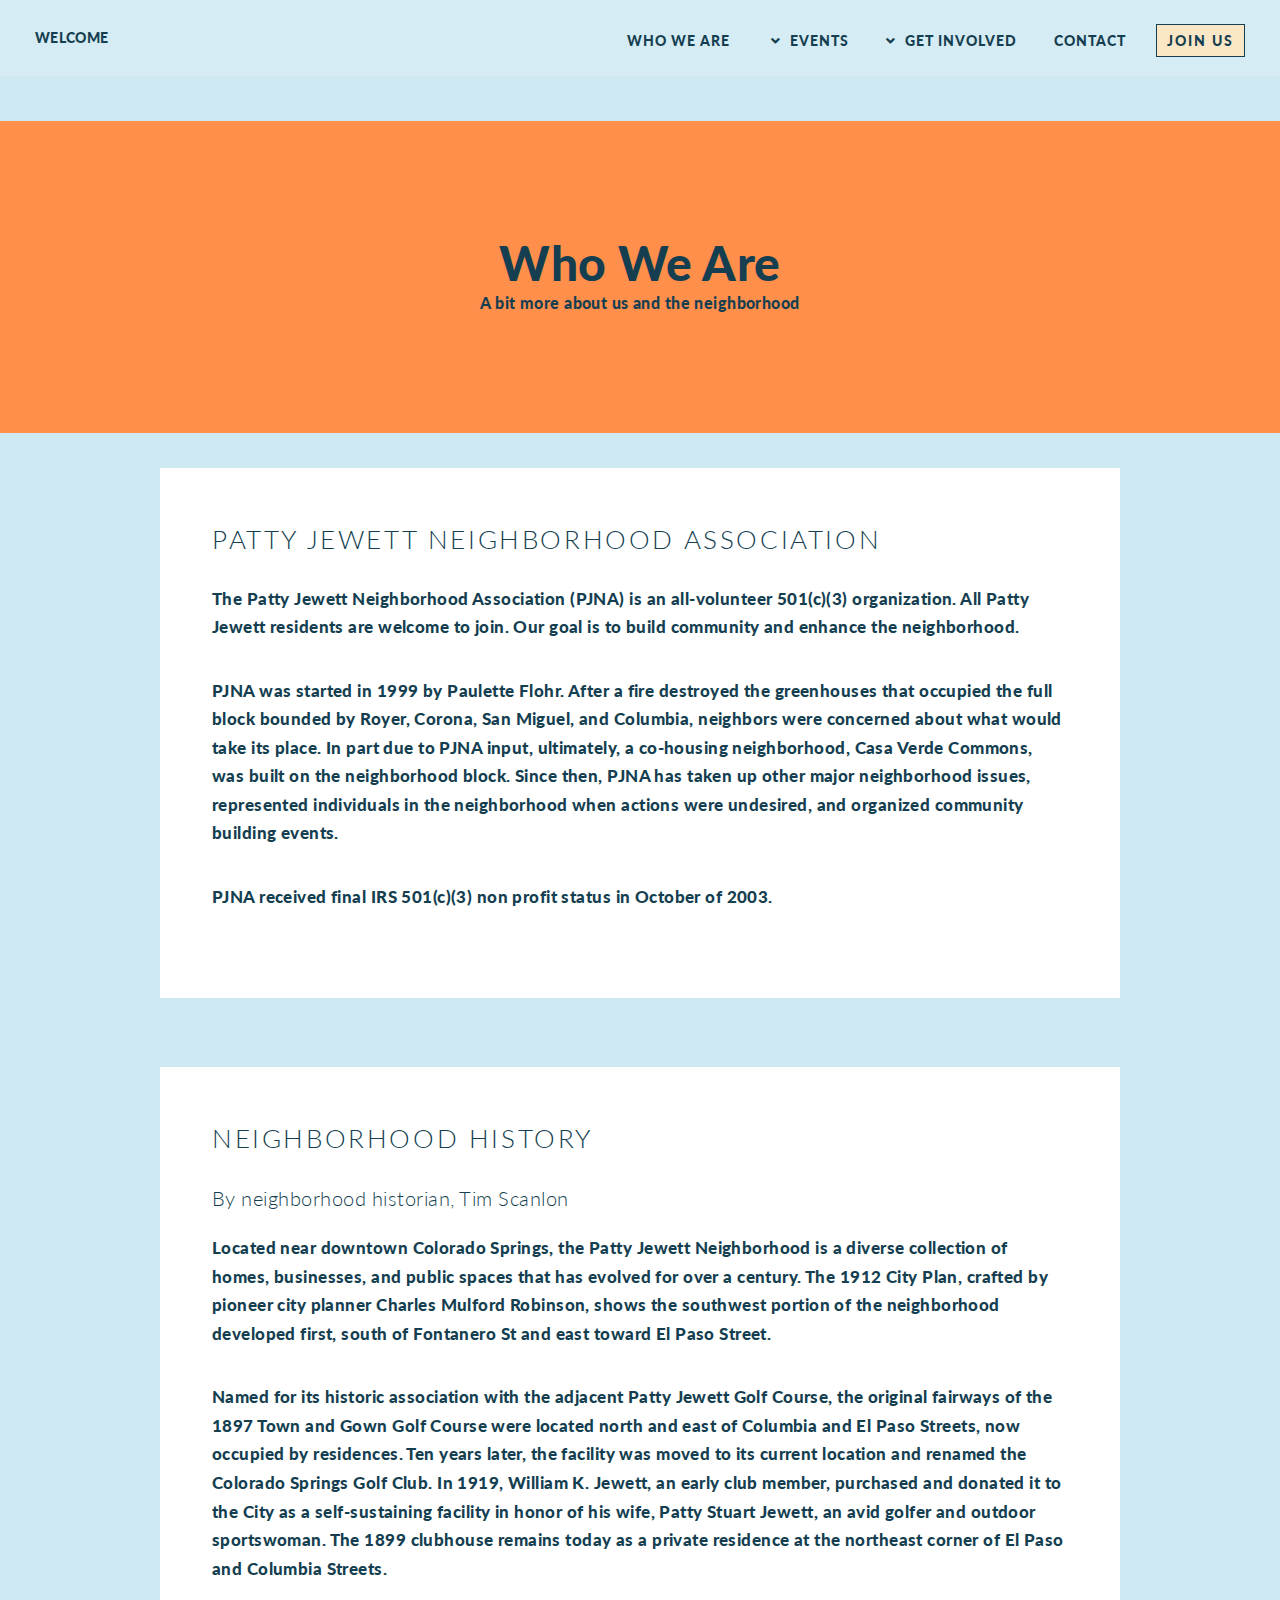
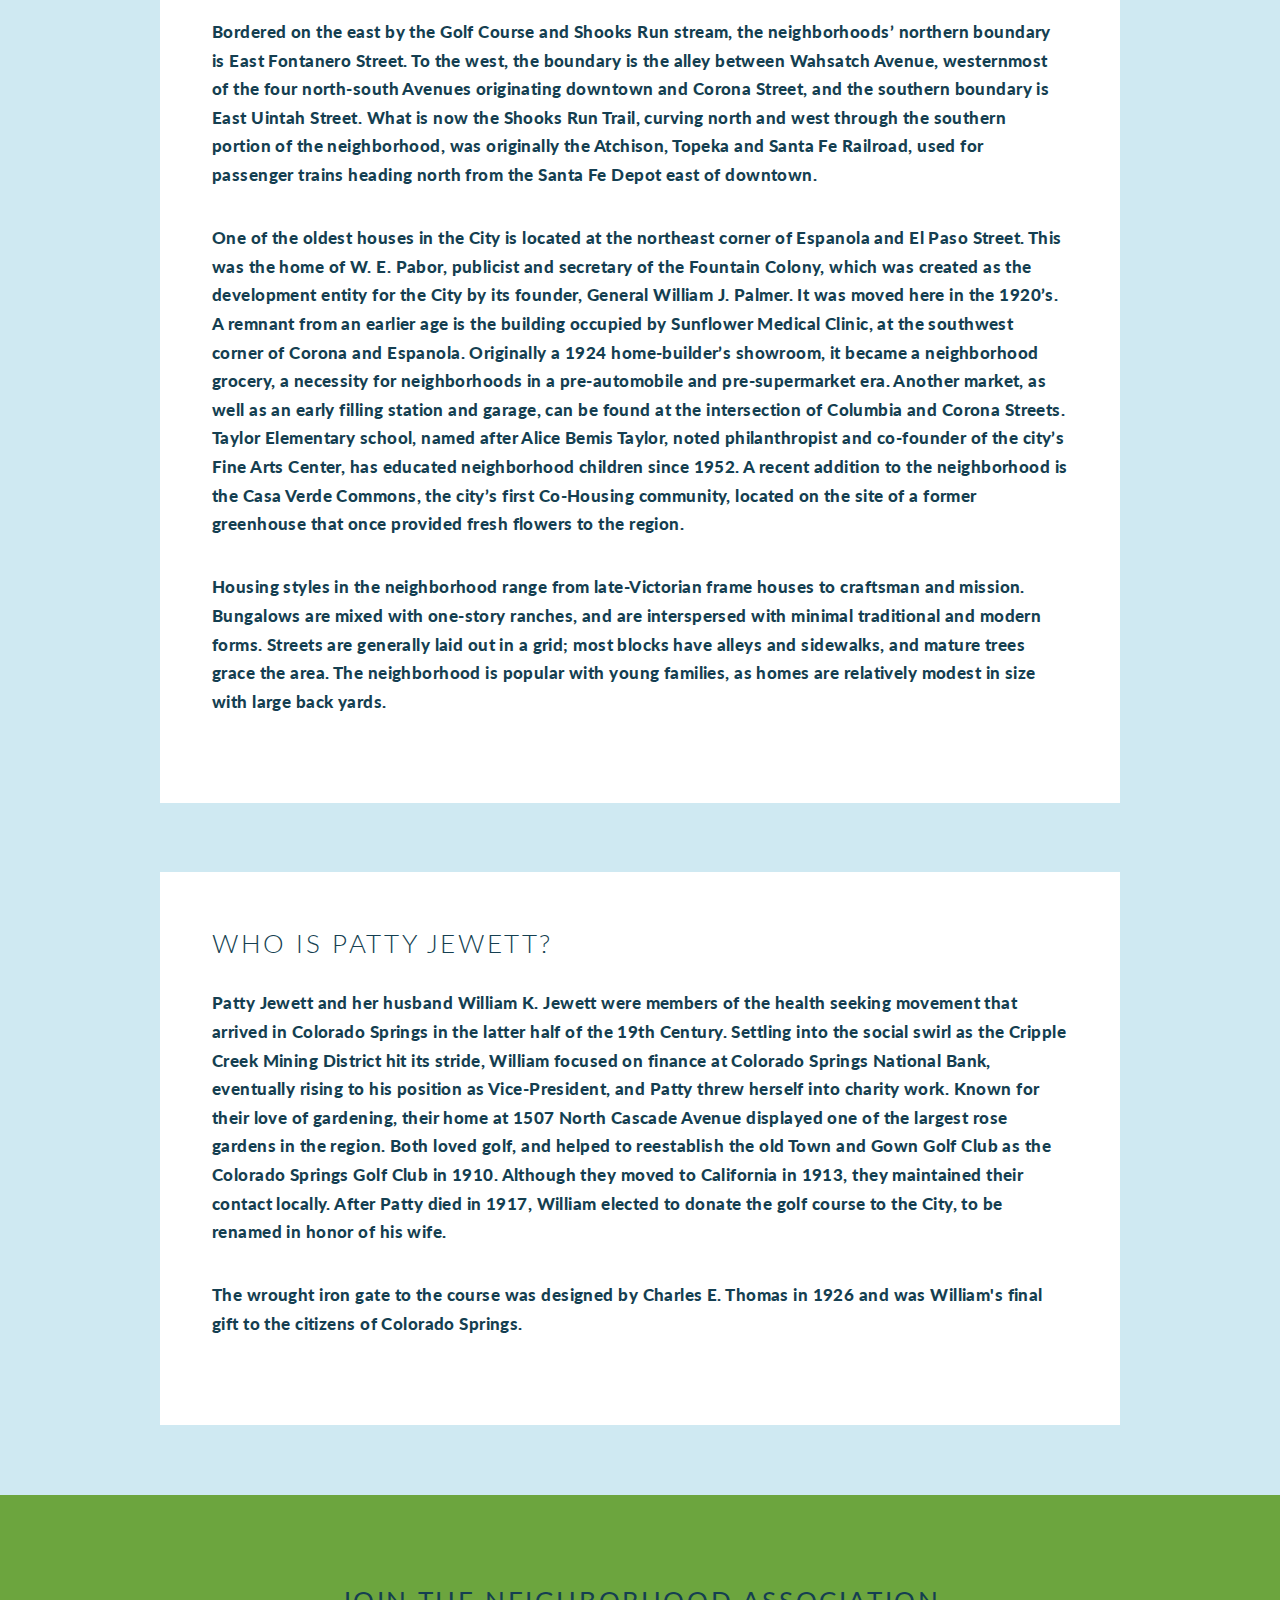
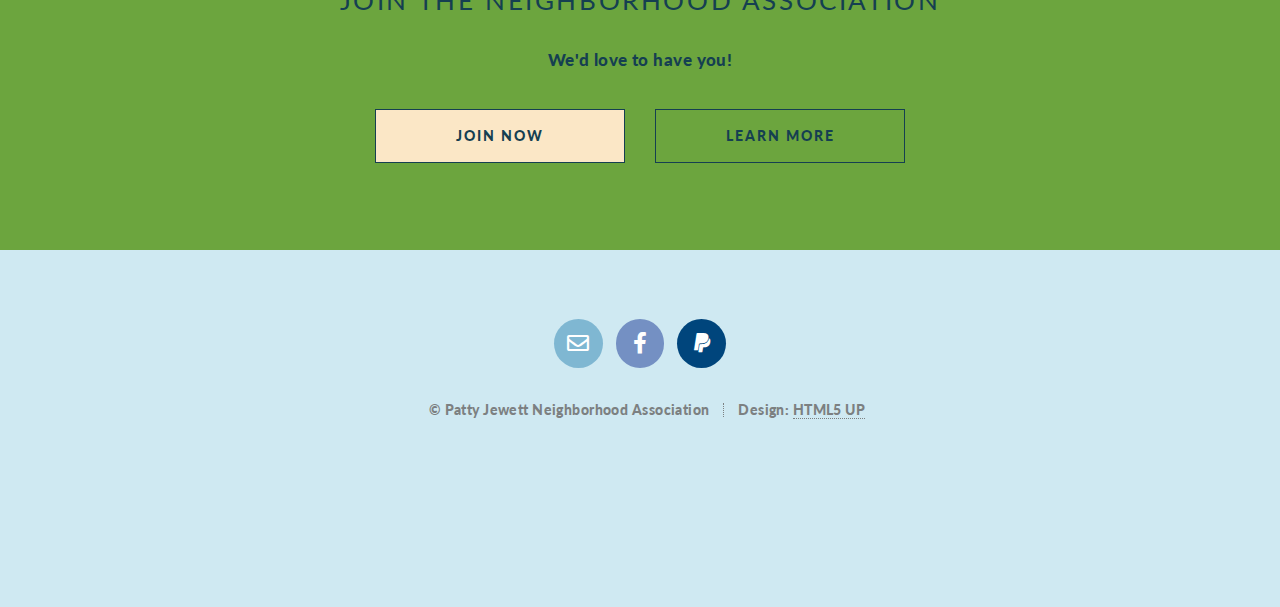
==== about.html @ 2b2f673a "Add files via upload" ====
<!DOCTYPE HTML>
<!--
	Twenty by HTML5 UP
	html5up.net | @ajlkn
	Free for personal and commercial use under the CCA 3.0 license (html5up.net/license)
-->
<html>
	<head>
		<title>Contact - PJNA</title>
		<meta charset="utf-8" />
		<meta name="viewport" content="width=device-width, initial-scale=1, user-scalable=no" />
		<link rel="stylesheet" href="assets/css/main.css" />
		<noscript><link rel="stylesheet" href="assets/css/noscript.css" /></noscript>
	</head>
	<body class="contact is-preload">
		<div id="page-wrapper">

			<!-- Header -->
				<header id="header" class="alt">
					<h1 id="logo"><a href="index.html">Welcome <span></span></a></h1>
					<nav id="nav">
						<ul>
							<li class="current"><a href="about.html">Who We Are</a></li>
							<li class="submenu">
								<a href="events.html">Events</a>
								<ul>
									<li><a href="porchfest.html">Porchfest</a></li>
									<li><a href="boardmeetings.html">Board Meetings</a></li>
									<li><a href="events.html">All Events</a></li>

										</ul>									
							<li class="submenu">
								<a href="involved.html">Get Involved</a>
								<ul>
									<li><a href="membership.html">Membership</a></li>
									<li><a href="volunteer.html">Volunteer Opportunities</a></li>
									<li><a href="foodproject.html">Food Project</a></li>
									<li><a href="patties.html">Peppermint Patties</a></li>
									<li><a href="initiatives.html">Initiatives</a></li>
										</ul>
	
							<li class="current"><a href="contact.html">Contact</a></li>
							</li>
							<li><a href="membership.html" class="button primary">Join us</a></li>
						</ul>
					</nav>
				</header>

			<!-- Main -->
				<article id="main">
			<!-- CGA -->
				<section id="cga">

<center> 
<font size=10 font color=#153f51>
<br>Who We Are<br/>
</font>	
<center> 
<font size=3 font color=#153f51>
A bit more about us and the neighborhood
<br><br/>

</font>	
</section>

					<header class="container">
<p>
					</header>


					<!-- One -->
						<section class="wrapper style4 container">

							<!-- Content -->
								<div class="content">
									<section>
										<header>
											<h2>Patty Jewett Neighborhood Association</h2>
										</header>
										<p>The Patty Jewett Neighborhood Association (PJNA) is an all-volunteer 501(c)(3) organization. All Patty Jewett residents are welcome to join. Our goal is to build community and enhance the neighborhood.

<p>PJNA was started in 1999 by Paulette Flohr. After a fire destroyed the greenhouses that occupied the full block bounded by Royer, Corona, San Miguel, and Columbia, neighbors were concerned about what would take its place. In part due to PJNA input, ultimately, a co-housing neighborhood, Casa Verde Commons, was built on the neighborhood block. Since then, PJNA has taken up other major neighborhood issues, represented individuals in the neighborhood when actions were undesired, and organized community building events. 

<p>PJNA received final IRS 501(c)(3) non profit status in October of 2003.
</p>
									</section>
								</div>

						</section>


				</section>

					<!-- Two -->
						<section class="wrapper style4 container">

							<!-- Content -->
								<div class="content">
									<section>
										<header>
											<h2>Neighborhood History</h2>
											<h3>By neighborhood historian, Tim Scanlon</h3>
										</header>
										<p>

Located near downtown Colorado Springs, the Patty Jewett Neighborhood is a diverse collection of homes, businesses, and public spaces that has evolved for over a century. The 1912 City Plan, crafted by pioneer city planner Charles Mulford Robinson, shows the southwest portion of the neighborhood developed first, south of Fontanero St and east toward El Paso Street.

<p>Named for its historic association with the adjacent Patty Jewett Golf Course, the original fairways of the 1897 Town and Gown Golf Course were located north and east of Columbia and El Paso Streets, now occupied by residences. Ten years later, the facility was moved to its current location and renamed the Colorado Springs Golf Club. In 1919, William K. Jewett, an early club member, purchased and donated it to the City as a self-sustaining facility in honor of his wife, Patty Stuart Jewett, an avid golfer and outdoor sportswoman. The 1899 clubhouse remains today as a private residence at the northeast corner of El Paso and Columbia Streets.

<p>Bordered on the east by the Golf Course and Shooks Run stream, the neighborhoods’ northern boundary is East Fontanero Street. To the west, the boundary is the alley between Wahsatch Avenue, westernmost of the four north-south Avenues originating downtown and Corona Street, and the southern boundary is East Uintah Street. What is now the Shooks Run Trail, curving north and west through the southern portion of the neighborhood, was originally the Atchison, Topeka and Santa Fe Railroad, used for passenger trains heading north from the Santa Fe Depot east of downtown.

<p>One of the oldest houses in the City is located at the northeast corner of Espanola and El Paso Street. This was the home of W. E. Pabor, publicist and secretary of the Fountain Colony, which was created as the development entity for the City by its founder, General William J. Palmer. It was moved here in the 1920’s. A remnant from an earlier age is the building occupied by Sunflower Medical Clinic, at the southwest corner of Corona and Espanola. Originally a 1924 home-builder’s showroom, it became a neighborhood grocery, a necessity for neighborhoods in a pre-automobile and pre-supermarket era. Another market, as well as an early filling station and garage, can be found at the intersection of Columbia and Corona Streets. Taylor Elementary school, named after Alice Bemis Taylor, noted philanthropist and co-founder of the city’s Fine Arts Center, has educated neighborhood children since 1952. A recent addition to the neighborhood is the Casa Verde Commons, the city’s first Co-Housing community, located on the site of a former greenhouse that once provided fresh flowers to the region.

<p>Housing styles in the neighborhood range from late-Victorian frame houses to craftsman and mission. Bungalows are mixed with one-story ranches, and are interspersed with minimal traditional and modern forms. Streets are generally laid out in a grid; most blocks have alleys and sidewalks, and mature trees grace the area. The neighborhood is popular with young families, as homes are relatively modest in size with large back yards.


</p>
									</section>
								</div>

						</section>


				</section>

					<!-- Three -->
						<section class="wrapper style4 container">

							<!-- Content -->
								<div class="content">
									<section>
										<header>
											<h2>Who is Patty Jewett?</h2>
										</header>
										<p>

Patty Jewett and her husband William K. Jewett were members of the health seeking movement that arrived in Colorado Springs in the latter half of the 19th Century. Settling into the social swirl as the Cripple Creek Mining District hit its stride, William focused on finance at Colorado Springs National Bank, eventually rising to his position as Vice-President, and Patty threw herself into charity work. Known for their love of gardening, their home at 1507 North Cascade Avenue displayed one of the largest rose gardens in the region. Both loved golf, and helped to reestablish the old Town and Gown Golf Club as the Colorado Springs Golf Club in 1910. Although they moved to California in 1913, they maintained their contact locally. After Patty died in 1917, William elected to donate the golf course to the City, to be renamed in honor of his wife.
<p>The wrought iron gate to the course was designed by Charles E. Thomas in 1926 and was William's final gift to the citizens of Colorado Springs.


</p>
									</section>
								</div>

						</section>


				</section>


			<!-- CGA -->
				<section id="cga">

					<header><font color=#153f51>
						<h2><strong>Join the Neighborhood Association</strong> </h2>
						<p>We'd love to have you!</p>
					</header>
					<footer>
						<ul class="buttons">
							<li><a href="membership.html" class="button primary">Join now</a></li>
							<li><a href="about.html" class="button">Learn more</a></li>
						</ul>
					</footer>

				</section>


			<!-- Footer -->
				<footer id="footer">

					<ul class="icons">
						<li><a href="mailto: pjnacos@gmail.com" class="icon circle fa-envelope"><span class="label">Twitter</span></a></li>
						<li><a href="https://www.facebook.com/pjnacos/" class="icon brands circle fa-facebook-f"><span class="label">Facebook</span></a></li>

						<li><a href="https://www.paypal.com/donate/?hosted_button_id=A8MUD8P57HJJC" class="icon brands circle fa-paypal"><span class="label">Facebook</span></a></li>
					</ul>

					<ul class="copyright">
						<li>&copy; Patty Jewett Neighborhood Association</li><li>Design: <a href="http://html5up.net">HTML5 UP</a></li>
					</ul>

				</footer>

		</div>

		<!-- Scripts -->
			<script src="assets/js/jquery.min.js"></script>
			<script src="assets/js/jquery.dropotron.min.js"></script>
			<script src="assets/js/jquery.scrolly.min.js"></script>
			<script src="assets/js/jquery.scrollex.min.js"></script>
			<script src="assets/js/browser.min.js"></script>
			<script src="assets/js/breakpoints.min.js"></script>
			<script src="assets/js/util.js"></script>
			<script src="assets/js/main.js"></script>

	</body>
</html>
---- assets/css/main.css ----
@import url("fontawesome-all.min.css");
@import url("https://fonts.googleapis.com/css?family=Lato:300,400,900");

/*
	Twenty by HTML5 UP
	html5up.net | @ajlkn
	Free for personal and commercial use under the CCA 3.0 license (html5up.net/license)
*/

html, body, div, span, applet, object,
iframe, h1, h2, h3, h4, h5, h6, p, blockquote,
pre, a, abbr, acronym, address, big, cite,
code, del, dfn, em, img, ins, kbd, q, s, samp,
small, strike, strong, sub, sup, tt, var, b,
u, i, center, dl, dt, dd, ol, ul, li, fieldset,
form, label, legend, table, caption, tbody,
tfoot, thead, tr, th, td, article, aside,
canvas, details, embed, figure, figcaption,
footer, header, hgroup, menu, nav, output, ruby,
section, summary, time, mark, audio, video {
	margin: 0;
	padding: 0;
	border: 0;
	font-size: 100%;
	font: inherit;
	vertical-align: baseline;}

article, aside, details, figcaption, figure,
footer, header, hgroup, menu, nav, section {
	display: block;}

body {
	line-height: 1;
}

ol, ul {
	list-style: none;
}

blockquote, q {
	quotes: none;
}

	blockquote:before, blockquote:after, q:before, q:after {
		content: '';
		content: none;
	}

table {
	border-collapse: collapse;
	border-spacing: 0;
}

body {
	-webkit-text-size-adjust: none;
}

mark {
	background-color: transparent;
	color: inherit;
}

input::-moz-focus-inner {
	border: 0;
	padding: 0;
}

input, select, textarea {
	-moz-appearance: none;
	-webkit-appearance: none;
	-ms-appearance: none;
	appearance: none;
}

/* Basic */

	html {
		box-sizing: border-box;
	}

	*, *:before, *:after {
		box-sizing: inherit;
	}

	body {
		background: #CFE9F2;
	}

		body.is-preload *, body.is-preload *:before, body.is-preload *:after {
			-moz-animation: none !important;
			-webkit-animation: none !important;
			-ms-animation: none !important;
			animation: none !important;
			-moz-transition: none !important;
			-webkit-transition: none !important;
			-ms-transition: none !important;
			transition: none !important;
		}

	body, input, select, textarea {
		color: #153F51;
		font-family: 'Lato', sans-serif;
		font-size: 15pt;
		font-weight: 900;
		letter-spacing: 0.025em;
		line-height: 1.75em;
	}

	a {
		-moz-transition: color 0.2s ease-in-out, border-color 0.2s ease-in-out, background-color 0.2s ease-in-out;
		-webkit-transition: color 0.2s ease-in-out, border-color 0.2s ease-in-out, background-color 0.2s ease-in-out;
		-ms-transition: color 0.2s ease-in-out, border-color 0.2s ease-in-out, background-color 0.2s ease-in-out;
		transition: color 0.2s ease-in-out, border-color 0.2s ease-in-out, background-color 0.2s ease-in-out;
		color: #cf620e;
		text-decoration: none;
		border-bottom: dotted 1px;
	}

		a:hover {
			border-bottom-color: transparent;
		}

	strong, b {
		font-weight: 400;
	}

	p, ul, ol, dl, table, blockquote {
		margin: 0 0 2em 0;
	}

	h1, h2, h4, h5, h6 {
		color: inherit;
		font-weight: 300;
		line-height: 1.75em;
		margin-bottom: 1em;
		text-transform: uppercase;
	}

		h1 a, h2 a, h3 a, h4 a, h5 a, h6 a {
			color: inherit;
			text-decoration: none;
			border: 0;
		}

	h2 {
		font-size: 1.5em;
		letter-spacing: 0.1em;
	}

	h3 {
		color: inherit;
		font-weight: 300;
		line-height: 1.75em;
		margin-bottom: 1em;		
		font-size: 1.15em;
		letter-spacing: 0.025em;
	}

	sub {
		font-size: 0.8em;
		position: relative;
		top: 0.5em;
	}

	sup {
		font-size: 0.8em;
		position: relative;
		top: -0.5em;
	}

	hr {
		border-top: solid 1px rgba(124, 128, 129, 0.2);
		border: 0;
		margin-bottom: 1.5em;
	}

	blockquote {
		border-left: solid 0.5em rgba(124, 128, 129, 0.2);
		font-style: italic;
		padding: 1em 0 1em 2em;
	}

/* Container */

	.container {
		margin: 0 auto;
		max-width: 100%;
		width: 1400px;
	}

		.container.medium {
			width: 1050px;
		}

		@media screen and (max-width: 1680px) {

			.container {
				width: 1200px;
			}

				.container.medium {
					width: 900px;
				}

		}

		@media screen and (max-width: 1280px) {

			.container {
				width: 960px;
			}

				.container.medium {
					width: 735px;
				}

		}

		@media screen and (max-width: 980px) {

			.container {
				width: 95%;
			}

				.container.medium {
					width: 71.25%;
				}

		}

		@media screen and (max-width: 840px) {

			.container {
				width: 95%;
			}

				.container.medium {
					width: 95%;
				}

		}

		@media screen and (max-width: 736px) {

			.container {
				width: 100%;
			}

				.container.medium {
					width: 100%;
				}

		}

/* Row */

	.row {
		display: flex;
		flex-wrap: wrap;
		box-sizing: border-box;
		align-items: stretch;
	}

		.row > * {
			box-sizing: border-box;
		}

		.row.gtr-uniform > * > :last-child {
			margin-bottom: 0;
		}

		.row.aln-left {
			justify-content: flex-start;
		}

		.row.aln-center {
			justify-content: center;
		}

		.row.aln-right {
			justify-content: flex-end;
		}

		.row.aln-top {
			align-items: flex-start;
		}

		.row.aln-middle {
			align-items: center;
		}

		.row.aln-bottom {
			align-items: flex-end;
		}

		.row > .imp {
			order: -1;
		}

		.row > .col-1 {
			width: 8.33333%;
		}

		.row > .off-1 {
			margin-left: 8.33333%;
		}

		.row > .col-2 {
			width: 16.66667%;
		}

		.row > .off-2 {
			margin-left: 16.66667%;
		}

		.row > .col-3 {
			width: 25%;
		}

		.row > .off-3 {
			margin-left: 25%;
		}

		.row > .col-4 {
			width: 33.33333%;
		}

		.row > .off-4 {
			margin-left: 33.33333%;
		}

		.row > .col-5 {
			width: 41.66667%;
		}

		.row > .off-5 {
			margin-left: 41.66667%;
		}

		.row > .col-6 {
			width: 50%;
		}

		.row > .off-6 {
			margin-left: 50%;
		}

		.row > .col-7 {
			width: 58.33333%;
		}

		.row > .off-7 {
			margin-left: 58.33333%;
		}

		.row > .col-8 {
			width: 66.66667%;
		}

		.row > .off-8 {
			margin-left: 66.66667%;
		}

		.row > .col-9 {
			width: 75%;
		}

		.row > .off-9 {
			margin-left: 75%;
		}

		.row > .col-10 {
			width: 83.33333%;
		}

		.row > .off-10 {
			margin-left: 83.33333%;
		}

		.row > .col-11 {
			width: 91.66667%;
		}

		.row > .off-11 {
			margin-left: 91.66667%;
		}

		.row > .col-12 {
			width: 100%;
		}

		.row > .off-12 {
			margin-left: 100%;
		}

		.row.gtr-0 {
			margin-top: 0px;
			margin-left: 0px;
		}

			.row.gtr-0 > * {
				padding: 0px 0 0 0px;
			}

			.row.gtr-0.gtr-uniform {
				margin-top: 0px;
			}

				.row.gtr-0.gtr-uniform > * {
					padding-top: 0px;
				}

		.row.gtr-25 {
			margin-top: -12.5px;
			margin-left: -12.5px;
		}

			.row.gtr-25 > * {
				padding: 12.5px 0 0 12.5px;
			}

			.row.gtr-25.gtr-uniform {
				margin-top: -12.5px;
			}

				.row.gtr-25.gtr-uniform > * {
					padding-top: 12.5px;
				}

		.row.gtr-50 {
			margin-top: -25px;
			margin-left: -25px;
		}

			.row.gtr-50 > * {
				padding: 25px 0 0 25px;
			}

			.row.gtr-50.gtr-uniform {
				margin-top: -25px;
			}

				.row.gtr-50.gtr-uniform > * {
					padding-top: 25px;
				}

		.row {
			margin-top: -50px;
			margin-left: -50px;
		}

			.row > * {
				padding: 50px 0 0 50px;
			}

			.row.gtr-uniform {
				margin-top: -50px;
			}

				.row.gtr-uniform > * {
					padding-top: 50px;
				}

		.row.gtr-150 {
			margin-top: -75px;
			margin-left: -75px;
		}

			.row.gtr-150 > * {
				padding: 75px 0 0 75px;
			}

			.row.gtr-150.gtr-uniform {
				margin-top: -75px;
			}

				.row.gtr-150.gtr-uniform > * {
					padding-top: 75px;
				}

		.row.gtr-200 {
			margin-top: -100px;
			margin-left: -100px;
		}

			.row.gtr-200 > * {
				padding: 100px 0 0 100px;
			}

			.row.gtr-200.gtr-uniform {
				margin-top: -100px;
			}

				.row.gtr-200.gtr-uniform > * {
					padding-top: 100px;
				}

		@media screen and (max-width: 1680px) {

			.row {
				display: flex;
				flex-wrap: wrap;
				box-sizing: border-box;
				align-items: stretch;
			}

				.row > * {
					box-sizing: border-box;
				}

				.row.gtr-uniform > * > :last-child {
					margin-bottom: 0;
				}

				.row.aln-left {
					justify-content: flex-start;
				}

				.row.aln-center {
					justify-content: center;
				}

				.row.aln-right {
					justify-content: flex-end;
				}

				.row.aln-top {
					align-items: flex-start;
				}

				.row.aln-middle {
					align-items: center;
				}

				.row.aln-bottom {
					align-items: flex-end;
				}

				.row > .imp-wide {
					order: -1;
				}

				.row > .col-1-wide {
					width: 8.33333%;
				}

				.row > .off-1-wide {
					margin-left: 8.33333%;
				}

				.row > .col-2-wide {
					width: 16.66667%;
				}

				.row > .off-2-wide {
					margin-left: 16.66667%;
				}

				.row > .col-3-wide {
					width: 25%;
				}

				.row > .off-3-wide {
					margin-left: 25%;
				}

				.row > .col-4-wide {
					width: 33.33333%;
				}

				.row > .off-4-wide {
					margin-left: 33.33333%;
				}

				.row > .col-5-wide {
					width: 41.66667%;
				}

				.row > .off-5-wide {
					margin-left: 41.66667%;
				}

				.row > .col-6-wide {
					width: 50%;
				}

				.row > .off-6-wide {
					margin-left: 50%;
				}

				.row > .col-7-wide {
					width: 58.33333%;
				}

				.row > .off-7-wide {
					margin-left: 58.33333%;
				}

				.row > .col-8-wide {
					width: 66.66667%;
				}

				.row > .off-8-wide {
					margin-left: 66.66667%;
				}

				.row > .col-9-wide {
					width: 75%;
				}

				.row > .off-9-wide {
					margin-left: 75%;
				}

				.row > .col-10-wide {
					width: 83.33333%;
				}

				.row > .off-10-wide {
					margin-left: 83.33333%;
				}

				.row > .col-11-wide {
					width: 91.66667%;
				}

				.row > .off-11-wide {
					margin-left: 91.66667%;
				}

				.row > .col-12-wide {
					width: 100%;
				}

				.row > .off-12-wide {
					margin-left: 100%;
				}

				.row.gtr-0 {
					margin-top: 0px;
					margin-left: 0px;
				}

					.row.gtr-0 > * {
						padding: 0px 0 0 0px;
					}

					.row.gtr-0.gtr-uniform {
						margin-top: 0px;
					}

						.row.gtr-0.gtr-uniform > * {
							padding-top: 0px;
						}

				.row.gtr-25 {
					margin-top: -10px;
					margin-left: -10px;
				}

					.row.gtr-25 > * {
						padding: 10px 0 0 10px;
					}

					.row.gtr-25.gtr-uniform {
						margin-top: -10px;
					}

						.row.gtr-25.gtr-uniform > * {
							padding-top: 10px;
						}

				.row.gtr-50 {
					margin-top: -20px;
					margin-left: -20px;
				}

					.row.gtr-50 > * {
						padding: 20px 0 0 20px;
					}

					.row.gtr-50.gtr-uniform {
						margin-top: -20px;
					}

						.row.gtr-50.gtr-uniform > * {
							padding-top: 20px;
						}

				.row {
					margin-top: -40px;
					margin-left: -40px;
				}

					.row > * {
						padding: 40px 0 0 40px;
					}

					.row.gtr-uniform {
						margin-top: -40px;
					}

						.row.gtr-uniform > * {
							padding-top: 40px;
						}

				.row.gtr-150 {
					margin-top: -60px;
					margin-left: -60px;
				}

					.row.gtr-150 > * {
						padding: 60px 0 0 60px;
					}

					.row.gtr-150.gtr-uniform {
						margin-top: -60px;
					}

						.row.gtr-150.gtr-uniform > * {
							padding-top: 60px;
						}

				.row.gtr-200 {
					margin-top: -80px;
					margin-left: -80px;
				}

					.row.gtr-200 > * {
						padding: 80px 0 0 80px;
					}

					.row.gtr-200.gtr-uniform {
						margin-top: -80px;
					}

						.row.gtr-200.gtr-uniform > * {
							padding-top: 80px;
						}

		}

		@media screen and (max-width: 1280px) {

			.row {
				display: flex;
				flex-wrap: wrap;
				box-sizing: border-box;
				align-items: stretch;
			}

				.row > * {
					box-sizing: border-box;
				}

				.row.gtr-uniform > * > :last-child {
					margin-bottom: 0;
				}

				.row.aln-left {
					justify-content: flex-start;
				}

				.row.aln-center {
					justify-content: center;
				}

				.row.aln-right {
					justify-content: flex-end;
				}

				.row.aln-top {
					align-items: flex-start;
				}

				.row.aln-middle {
					align-items: center;
				}

				.row.aln-bottom {
					align-items: flex-end;
				}

				.row > .imp-normal {
					order: -1;
				}

				.row > .col-1-normal {
					width: 8.33333%;
				}

				.row > .off-1-normal {
					margin-left: 8.33333%;
				}

				.row > .col-2-normal {
					width: 16.66667%;
				}

				.row > .off-2-normal {
					margin-left: 16.66667%;
				}

				.row > .col-3-normal {
					width: 25%;
				}

				.row > .off-3-normal {
					margin-left: 25%;
				}

				.row > .col-4-normal {
					width: 33.33333%;
				}

				.row > .off-4-normal {
					margin-left: 33.33333%;
				}

				.row > .col-5-normal {
					width: 41.66667%;
				}

				.row > .off-5-normal {
					margin-left: 41.66667%;
				}

				.row > .col-6-normal {
					width: 50%;
				}

				.row > .off-6-normal {
					margin-left: 50%;
				}

				.row > .col-7-normal {
					width: 58.33333%;
				}

				.row > .off-7-normal {
					margin-left: 58.33333%;
				}

				.row > .col-8-normal {
					width: 66.66667%;
				}

				.row > .off-8-normal {
					margin-left: 66.66667%;
				}

				.row > .col-9-normal {
					width: 75%;
				}

				.row > .off-9-normal {
					margin-left: 75%;
				}

				.row > .col-10-normal {
					width: 83.33333%;
				}

				.row > .off-10-normal {
					margin-left: 83.33333%;
				}

				.row > .col-11-normal {
					width: 91.66667%;
				}

				.row > .off-11-normal {
					margin-left: 91.66667%;
				}

				.row > .col-12-normal {
					width: 100%;
				}

				.row > .off-12-normal {
					margin-left: 100%;
				}

				.row.gtr-0 {
					margin-top: 0px;
					margin-left: 0px;
				}

					.row.gtr-0 > * {
						padding: 0px 0 0 0px;
					}

					.row.gtr-0.gtr-uniform {
						margin-top: 0px;
					}

						.row.gtr-0.gtr-uniform > * {
							padding-top: 0px;
						}

				.row.gtr-25 {
					margin-top: -10px;
					margin-left: -10px;
				}

					.row.gtr-25 > * {
						padding: 10px 0 0 10px;
					}

					.row.gtr-25.gtr-uniform {
						margin-top: -10px;
					}

						.row.gtr-25.gtr-uniform > * {
							padding-top: 10px;
						}

				.row.gtr-50 {
					margin-top: -20px;
					margin-left: -20px;
				}

					.row.gtr-50 > * {
						padding: 20px 0 0 20px;
					}

					.row.gtr-50.gtr-uniform {
						margin-top: -20px;
					}

						.row.gtr-50.gtr-uniform > * {
							padding-top: 20px;
						}

				.row {
					margin-top: -40px;
					margin-left: -40px;
				}

					.row > * {
						padding: 40px 0 0 40px;
					}

					.row.gtr-uniform {
						margin-top: -40px;
					}

						.row.gtr-uniform > * {
							padding-top: 40px;
						}

				.row.gtr-150 {
					margin-top: -60px;
					margin-left: -60px;
				}

					.row.gtr-150 > * {
						padding: 60px 0 0 60px;
					}

					.row.gtr-150.gtr-uniform {
						margin-top: -60px;
					}

						.row.gtr-150.gtr-uniform > * {
							padding-top: 60px;
						}

				.row.gtr-200 {
					margin-top: -80px;
					margin-left: -80px;
				}

					.row.gtr-200 > * {
						padding: 80px 0 0 80px;
					}

					.row.gtr-200.gtr-uniform {
						margin-top: -80px;
					}

						.row.gtr-200.gtr-uniform > * {
							padding-top: 80px;
						}

		}

		@media screen and (max-width: 980px) {

			.row {
				display: flex;
				flex-wrap: wrap;
				box-sizing: border-box;
				align-items: stretch;
			}

				.row > * {
					box-sizing: border-box;
				}

				.row.gtr-uniform > * > :last-child {
					margin-bottom: 0;
				}

				.row.aln-left {
					justify-content: flex-start;
				}

				.row.aln-center {
					justify-content: center;
				}

				.row.aln-right {
					justify-content: flex-end;
				}

				.row.aln-top {
					align-items: flex-start;
				}

				.row.aln-middle {
					align-items: center;
				}

				.row.aln-bottom {
					align-items: flex-end;
				}

				.row > .imp-narrow {
					order: -1;
				}

				.row > .col-1-narrow {
					width: 8.33333%;
				}

				.row > .off-1-narrow {
					margin-left: 8.33333%;
				}

				.row > .col-2-narrow {
					width: 16.66667%;
				}

				.row > .off-2-narrow {
					margin-left: 16.66667%;
				}

				.row > .col-3-narrow {
					width: 25%;
				}

				.row > .off-3-narrow {
					margin-left: 25%;
				}

				.row > .col-4-narrow {
					width: 33.33333%;
				}

				.row > .off-4-narrow {
					margin-left: 33.33333%;
				}

				.row > .col-5-narrow {
					width: 41.66667%;
				}

				.row > .off-5-narrow {
					margin-left: 41.66667%;
				}

				.row > .col-6-narrow {
					width: 50%;
				}

				.row > .off-6-narrow {
					margin-left: 50%;
				}

				.row > .col-7-narrow {
					width: 58.33333%;
				}

				.row > .off-7-narrow {
					margin-left: 58.33333%;
				}

				.row > .col-8-narrow {
					width: 66.66667%;
				}

				.row > .off-8-narrow {
					margin-left: 66.66667%;
				}

				.row > .col-9-narrow {
					width: 75%;
				}

				.row > .off-9-narrow {
					margin-left: 75%;
				}

				.row > .col-10-narrow {
					width: 83.33333%;
				}

				.row > .off-10-narrow {
					margin-left: 83.33333%;
				}

				.row > .col-11-narrow {
					width: 91.66667%;
				}

				.row > .off-11-narrow {
					margin-left: 91.66667%;
				}

				.row > .col-12-narrow {
					width: 100%;
				}

				.row > .off-12-narrow {
					margin-left: 100%;
				}

				.row.gtr-0 {
					margin-top: 0px;
					margin-left: 0px;
				}

					.row.gtr-0 > * {
						padding: 0px 0 0 0px;
					}

					.row.gtr-0.gtr-uniform {
						margin-top: 0px;
					}

						.row.gtr-0.gtr-uniform > * {
							padding-top: 0px;
						}

				.row.gtr-25 {
					margin-top: -7.5px;
					margin-left: -7.5px;
				}

					.row.gtr-25 > * {
						padding: 7.5px 0 0 7.5px;
					}

					.row.gtr-25.gtr-uniform {
						margin-top: -7.5px;
					}

						.row.gtr-25.gtr-uniform > * {
							padding-top: 7.5px;
						}

				.row.gtr-50 {
					margin-top: -15px;
					margin-left: -15px;
				}

					.row.gtr-50 > * {
						padding: 15px 0 0 15px;
					}

					.row.gtr-50.gtr-uniform {
						margin-top: -15px;
					}

						.row.gtr-50.gtr-uniform > * {
							padding-top: 15px;
						}

				.row {
					margin-top: -30px;
					margin-left: -30px;
				}

					.row > * {
						padding: 30px 0 0 30px;
					}

					.row.gtr-uniform {
						margin-top: -30px;
					}

						.row.gtr-uniform > * {
							padding-top: 30px;
						}

				.row.gtr-150 {
					margin-top: -45px;
					margin-left: -45px;
				}

					.row.gtr-150 > * {
						padding: 45px 0 0 45px;
					}

					.row.gtr-150.gtr-uniform {
						margin-top: -45px;
					}

						.row.gtr-150.gtr-uniform > * {
							padding-top: 45px;
						}

				.row.gtr-200 {
					margin-top: -60px;
					margin-left: -60px;
				}

					.row.gtr-200 > * {
						padding: 60px 0 0 60px;
					}

					.row.gtr-200.gtr-uniform {
						margin-top: -60px;
					}

						.row.gtr-200.gtr-uniform > * {
							padding-top: 60px;
						}

		}

		@media screen and (max-width: 840px) {

			.row {
				display: flex;
				flex-wrap: wrap;
				box-sizing: border-box;
				align-items: stretch;
			}

				.row > * {
					box-sizing: border-box;
				}

				.row.gtr-uniform > * > :last-child {
					margin-bottom: 0;
				}

				.row.aln-left {
					justify-content: flex-start;
				}

				.row.aln-center {
					justify-content: center;
				}

				.row.aln-right {
					justify-content: flex-end;
				}

				.row.aln-top {
					align-items: flex-start;
				}

				.row.aln-middle {
					align-items: center;
				}

				.row.aln-bottom {
					align-items: flex-end;
				}

				.row > .imp-narrower {
					order: -1;
				}

				.row > .col-1-narrower {
					width: 8.33333%;
				}

				.row > .off-1-narrower {
					margin-left: 8.33333%;
				}

				.row > .col-2-narrower {
					width: 16.66667%;
				}

				.row > .off-2-narrower {
					margin-left: 16.66667%;
				}

				.row > .col-3-narrower {
					width: 25%;
				}

				.row > .off-3-narrower {
					margin-left: 25%;
				}

				.row > .col-4-narrower {
					width: 33.33333%;
				}

				.row > .off-4-narrower {
					margin-left: 33.33333%;
				}

				.row > .col-5-narrower {
					width: 41.66667%;
				}

				.row > .off-5-narrower {
					margin-left: 41.66667%;
				}

				.row > .col-6-narrower {
					width: 50%;
				}

				.row > .off-6-narrower {
					margin-left: 50%;
				}

				.row > .col-7-narrower {
					width: 58.33333%;
				}

				.row > .off-7-narrower {
					margin-left: 58.33333%;
				}

				.row > .col-8-narrower {
					width: 66.66667%;
				}

				.row > .off-8-narrower {
					margin-left: 66.66667%;
				}

				.row > .col-9-narrower {
					width: 75%;
				}

				.row > .off-9-narrower {
					margin-left: 75%;
				}

				.row > .col-10-narrower {
					width: 83.33333%;
				}

				.row > .off-10-narrower {
					margin-left: 83.33333%;
				}

				.row > .col-11-narrower {
					width: 91.66667%;
				}

				.row > .off-11-narrower {
					margin-left: 91.66667%;
				}

				.row > .col-12-narrower {
					width: 100%;
				}

				.row > .off-12-narrower {
					margin-left: 100%;
				}

				.row.gtr-0 {
					margin-top: 0px;
					margin-left: 0px;
				}

					.row.gtr-0 > * {
						padding: 0px 0 0 0px;
					}

					.row.gtr-0.gtr-uniform {
						margin-top: 0px;
					}

						.row.gtr-0.gtr-uniform > * {
							padding-top: 0px;
						}

				.row.gtr-25 {
					margin-top: -7.5px;
					margin-left: -7.5px;
				}

					.row.gtr-25 > * {
						padding: 7.5px 0 0 7.5px;
					}

					.row.gtr-25.gtr-uniform {
						margin-top: -7.5px;
					}

						.row.gtr-25.gtr-uniform > * {
							padding-top: 7.5px;
						}

				.row.gtr-50 {
					margin-top: -15px;
					margin-left: -15px;
				}

					.row.gtr-50 > * {
						padding: 15px 0 0 15px;
					}

					.row.gtr-50.gtr-uniform {
						margin-top: -15px;
					}

						.row.gtr-50.gtr-uniform > * {
							padding-top: 15px;
						}

				.row {
					margin-top: -30px;
					margin-left: -30px;
				}

					.row > * {
						padding: 30px 0 0 30px;
					}

					.row.gtr-uniform {
						margin-top: -30px;
					}

						.row.gtr-uniform > * {
							padding-top: 30px;
						}

				.row.gtr-150 {
					margin-top: -45px;
					margin-left: -45px;
				}

					.row.gtr-150 > * {
						padding: 45px 0 0 45px;
					}

					.row.gtr-150.gtr-uniform {
						margin-top: -45px;
					}

						.row.gtr-150.gtr-uniform > * {
							padding-top: 45px;
						}

				.row.gtr-200 {
					margin-top: -60px;
					margin-left: -60px;
				}

					.row.gtr-200 > * {
						padding: 60px 0 0 60px;
					}

					.row.gtr-200.gtr-uniform {
						margin-top: -60px;
					}

						.row.gtr-200.gtr-uniform > * {
							padding-top: 60px;
						}

		}

		@media screen and (max-width: 736px) {

			.row {
				display: flex;
				flex-wrap: wrap;
				box-sizing: border-box;
				align-items: stretch;
			}

				.row > * {
					box-sizing: border-box;
				}

				.row.gtr-uniform > * > :last-child {
					margin-bottom: 0;
				}

				.row.aln-left {
					justify-content: flex-start;
				}

				.row.aln-center {
					justify-content: center;
				}

				.row.aln-right {
					justify-content: flex-end;
				}

				.row.aln-top {
					align-items: flex-start;
				}

				.row.aln-middle {
					align-items: center;
				}

				.row.aln-bottom {
					align-items: flex-end;
				}

				.row > .imp-mobile {
					order: -1;
				}

				.row > .col-1-mobile {
					width: 8.33333%;
				}

				.row > .off-1-mobile {
					margin-left: 8.33333%;
				}

				.row > .col-2-mobile {
					width: 16.66667%;
				}

				.row > .off-2-mobile {
					margin-left: 16.66667%;
				}

				.row > .col-3-mobile {
					width: 25%;
				}

				.row > .off-3-mobile {
					margin-left: 25%;
				}

				.row > .col-4-mobile {
					width: 33.33333%;
				}

				.row > .off-4-mobile {
					margin-left: 33.33333%;
				}

				.row > .col-5-mobile {
					width: 41.66667%;
				}

				.row > .off-5-mobile {
					margin-left: 41.66667%;
				}

				.row > .col-6-mobile {
					width: 50%;
				}

				.row > .off-6-mobile {
					margin-left: 50%;
				}

				.row > .col-7-mobile {
					width: 58.33333%;
				}

				.row > .off-7-mobile {
					margin-left: 58.33333%;
				}

				.row > .col-8-mobile {
					width: 66.66667%;
				}

				.row > .off-8-mobile {
					margin-left: 66.66667%;
				}

				.row > .col-9-mobile {
					width: 75%;
				}

				.row > .off-9-mobile {
					margin-left: 75%;
				}

				.row > .col-10-mobile {
					width: 83.33333%;
				}

				.row > .off-10-mobile {
					margin-left: 83.33333%;
				}

				.row > .col-11-mobile {
					width: 91.66667%;
				}

				.row > .off-11-mobile {
					margin-left: 91.66667%;
				}

				.row > .col-12-mobile {
					width: 100%;
				}

				.row > .off-12-mobile {
					margin-left: 100%;
				}

				.row.gtr-0 {
					margin-top: 0px;
					margin-left: 0px;
				}

					.row.gtr-0 > * {
						padding: 0px 0 0 0px;
					}

					.row.gtr-0.gtr-uniform {
						margin-top: 0px;
					}

						.row.gtr-0.gtr-uniform > * {
							padding-top: 0px;
						}

				.row.gtr-25 {
					margin-top: -7.5px;
					margin-left: -7.5px;
				}

					.row.gtr-25 > * {
						padding: 7.5px 0 0 7.5px;
					}

					.row.gtr-25.gtr-uniform {
						margin-top: -7.5px;
					}

						.row.gtr-25.gtr-uniform > * {
							padding-top: 7.5px;
						}

				.row.gtr-50 {
					margin-top: -15px;
					margin-left: -15px;
				}

					.row.gtr-50 > * {
						padding: 15px 0 0 15px;
					}

					.row.gtr-50.gtr-uniform {
						margin-top: -15px;
					}

						.row.gtr-50.gtr-uniform > * {
							padding-top: 15px;
						}

				.row {
					margin-top: -30px;
					margin-left: -30px;
				}

					.row > * {
						padding: 30px 0 0 30px;
					}

					.row.gtr-uniform {
						margin-top: -30px;
					}

						.row.gtr-uniform > * {
							padding-top: 30px;
						}

				.row.gtr-150 {
					margin-top: -45px;
					margin-left: -45px;
				}

					.row.gtr-150 > * {
						padding: 45px 0 0 45px;
					}

					.row.gtr-150.gtr-uniform {
						margin-top: -45px;
					}

						.row.gtr-150.gtr-uniform > * {
							padding-top: 45px;
						}

				.row.gtr-200 {
					margin-top: -60px;
					margin-left: -60px;
				}

					.row.gtr-200 > * {
						padding: 60px 0 0 60px;
					}

					.row.gtr-200.gtr-uniform {
						margin-top: -60px;
					}

						.row.gtr-200.gtr-uniform > * {
							padding-top: 60px;
						}

		}

/* Section/Article */

	section.special, article.special {
		text-align: center;
	}

	header.major {
		padding-bottom: 2em;
	}

	header.special {
		margin-bottom: 5em;
		padding-top: 7em;
		position: relative;
		text-align: center;
	}

		header.special:before, header.special:after {
			border-bottom: solid 1.5px;
			border-top: solid 1.5px;
			content: '';
			height: 7px;
			opacity: 0.1;
			position: absolute;
			top: 1.75em;
			width: 43%;
		}

		header.special:before {
			left: 0;
		}

		header.special:after {
			right: 0;
		}

		header.special h2 {
			margin-bottom: 0;
		}

		header.special h2 + p {
			margin-bottom: 0;
			padding-top: 1.5em;
		}

		header.special .icon {
			cursor: default;
			height: 7em;
			left: 0;
			position: absolute;
			text-align: center;
			top: 1em;
			width: 100%;
		}

			header.special .icon:before {
				font-size: 3.5em;
				opacity: 0.35;
			}

	footer > :last-child {
		margin-bottom: 0;
	}

	footer.major {
		padding-top: 3em;
	}

/* Form */

	input[type="text"],
	input[type="password"],
	input[type="email"],
	textarea {
		-moz-transition: background-color 0.2s ease-in-out, border-color 0.2s ease-in-out;
		-webkit-transition: background-color 0.2s ease-in-out, border-color 0.2s ease-in-out;
		-ms-transition: background-color 0.2s ease-in-out, border-color 0.2s ease-in-out;
		transition: background-color 0.2s ease-in-out, border-color 0.2s ease-in-out;
		-moz-appearance: none;
		-webkit-appearance: none;
		-ms-appearance: none;
		appearance: none;
		background: none;
		border: solid 1px rgba(124, 128, 129, 0.2);
		border-radius: 0;
		color: inherit;
		display: block;
		padding: 0.75em;
		text-decoration: none;
		width: 100%;
		outline: 0;
	}

		input[type="text"]:focus,
		input[type="password"]:focus,
		input[type="email"]:focus,
		textarea:focus {
			border-color: #83d3c9;
		}

	input[type="text"],
	input[type="password"],
	input[type="email"] {
		line-height: 1em;
	}

	::-webkit-input-placeholder {
		color: inherit;
		opacity: 0.5;
		position: relative;
		top: 3px;
	}

	:-moz-placeholder {
		color: inherit;
		opacity: 0.5;
	}

	::-moz-placeholder {
		color: inherit;
		opacity: 0.5;
	}

	:-ms-input-placeholder {
		color: inherit;
		opacity: 0.5;
	}

/* Image */

	.image {
		border: 0;
		position: relative;
	}

		.image:before {
			background: url("images/overlay.png");
			content: '';
			height: 100%;
			left: 0;
			position: absolute;
			top: 0;
			width: 100%;
		}

		.image.fit {
			display: block;
		}

			.image.fit img {
				display: block;
				width: 100%;
			}

		.image.featured {
			display: block;
			margin: 0 0 2em 0;
		}

			.image.featured img {
				display: block;
				width: 100%;
			}

/* Icon */

	.icon {
		text-decoration: none;
		position: relative;
	}

		.icon:before {
			-moz-osx-font-smoothing: grayscale;
			-webkit-font-smoothing: antialiased;
			display: inline-block;
			font-style: normal;
			font-variant: normal;
			text-rendering: auto;
			line-height: 1;
			text-transform: none !important;
			font-family: 'Font Awesome 5 Free';
			font-weight: 400;
		}

		.icon.solid:before {
			font-weight: 900;
		}

		.icon:before {
			line-height: inherit;
		}

		.icon.brands:before {
			font-family: 'Font Awesome 5 Brands';
		}

		.icon.circle {
			-moz-transition: all 0.2s ease-in-out;
			-webkit-transition: all 0.2s ease-in-out;
			-ms-transition: all 0.2s ease-in-out;
			transition: all 0.2s ease-in-out;
			border: 0;
			border-radius: 100%;
			display: inline-block;
			font-size: 1.25em;
			height: 2.25em;
			left: 0;
			line-height: 2.25em;
			text-align: center;
			text-decoration: none;
			top: 0;
			width: 2.25em;
		}

			.icon.circle:hover {
				top: -0.2em;
			}

			.icon.circle.fa-envelope {
				background: #7fb7d2;
				color: #fff;
			}

				.icon.circle.fa-envelope:hover {
					background: #A1C7DE;
				}

			.icon.circle.fa-facebook-f {
				background: #7490c3;
				color: #fff;
			}

				.icon.circle.fa-facebook-f:hover {
					background: #829bc9;
				}

			.icon.circle.fa-paypal {
				background: #00457c;
				color: #fff;
			}

				.icon.circle.fa-paypal:hover {
					background: #0079c1;
				}
		.icon.featured {
			cursor: default;
			display: block;
			margin: 0 0 1.5em 0;
			opacity: 0.35;
			text-align: center;
		}

			.icon.featured:before {
				font-size: 5em;
				line-height: 1em;
			}

		.icon > .label {
			display: none;
		}

/* List */

	ol {
		list-style: decimal;
		padding-left: 1.25em;
	}

		ol li {
			padding-left: 0.25em;
		}

	ul {
		list-style: disc;
		padding-left: 1em;
	}

		ul li {
			padding-left: 0.5em;
		}

/* Icons */

	ul.icons {
		list-style: none;
		padding-left: 0;
		cursor: default;
	}

		ul.icons li {
			display: inline-block;
			line-height: 1em;
			padding-left: 0.5em;
		}

			ul.icons li:first-child {
				padding-left: 0;
			}

/* Featured Icons */

	ul.featured-icons {
		cursor: default;
		margin: -0.75em 0 0 0;
		opacity: 0.35;
		overflow: hidden;
		position: relative;
		list-style: none;
		padding-left: 0;
	}

		ul.featured-icons li {
			display: block;
			float: left;
			text-align: center;
			width: 50%;
			padding-left: 0;
			margin-bottom: 1em;
		}

			ul.featured-icons li .icon {
				display: inline-block;
				font-size: 5.5em;
				height: 1em;
				line-height: 1.5em;
				width: 1em;
			}

/* Buttons */

	ul.buttons {
		cursor: default;
		list-style: none;
		padding-left: 0;
	}

		ul.buttons:last-child {
			margin-bottom: 0;
		}

		ul.buttons li {
			display: inline-block;
			padding: 0 0 0 1.5em;
		}

			ul.buttons li:first-child {
				padding: 0;
			}

		ul.buttons.stacked li {
			display: block;
			padding: 1.5em 0 0 0;
		}

			ul.buttons.stacked li:first-child {
				padding: 0;
			}

/* Table */

	table {
		width: 100%;
	}

		table.default {
			width: 100%;
		}

			table.default tbody tr {
				border-bottom: solid 1px rgba(124, 128, 129, 0.2);
			}

			table.default td {
				padding: 0.5em 1em 0.5em 1em;
			}

			table.default th {
				font-weight: 400;
				padding: 0.5em 1em 0.5em 1em;
				text-align: left;
			}

			table.default thead {
				background: #7c8081;
				color: #fff;
			}

/* Button */

	input[type="button"],
	input[type="submit"],
	input[type="reset"],
	button,
	.button {
		-moz-appearance: none;
		-webkit-appearance: none;
		-ms-appearance: none;
		appearance: none;
		-moz-transition: color 0.2s ease-in-out, border-color 0.2s ease-in-out, background-color 0.2s ease-in-out;
		-webkit-transition: color 0.2s ease-in-out, border-color 0.2s ease-in-out, background-color 0.2s ease-in-out;
		-ms-transition: color 0.2s ease-in-out, border-color 0.2s ease-in-out, background-color 0.2s ease-in-out;
		transition: color 0.2s ease-in-out, border-color 0.2s ease-in-out, background-color 0.2s ease-in-out;
		background: none;
		border: solid 1px;
		border-radius: 0;
		color: inherit;
		cursor: pointer;
		display: inline-block;
		font-size: 0.8em;
		font-weight: 900;
		letter-spacing: 2px;
		min-width: 18em;
		padding: 0 0.75em;
		line-height: 3.75em;
		text-align: center;
		text-decoration: none;
		text-transform: uppercase;
	}

		input[type="button"]:hover,
		input[type="submit"]:hover,
		input[type="reset"]:hover,
		button:hover,
		.button:hover {
			background: rgba(188, 202, 206, 0.15);
			border-color: inherit;
		}

		input[type="button"].primary,
		input[type="submit"].primary,
		input[type="reset"].primary,
		button.primary,
		.button.primary {
			background: #FBE7C6;
			border-color: #153F51 !important;
			color: #153F51 !important;
		}

			input[type="button"].primary:hover,
			input[type="submit"].primary:hover,
			input[type="reset"].primary:hover,
			button.primary:hover,
			.button.primary:hover {
				background: #FCC873 !important;
				border-color: #153F51 !important;
			}

		input[type="button"].fit,
		input[type="submit"].fit,
		input[type="reset"].fit,
		button.fit,
		.button.fit {
			width: 100%;
		}

		input[type="button"].small,
		input[type="submit"].small,
		input[type="reset"].small,
		button.small,
		.button.small {
			font-size: 0.7em;
			min-width: 14em;
			padding: 0.5em 0;
		}

/* Wrapper */

	.wrapper {
		margin-bottom: 5em;
		padding: 5em;
	}

		.wrapper.style1 {
			padding: 0;
		}

		.wrapper.style2 {
			background-color: #fbe7c6;
			background-image: url("images/light-bl.svg"), url("images/light-br.svg");
			background-position: bottom left, bottom right;
			background-repeat: no-repeat, no-repeat;
			background-size: 25em, 25em;
			color: #153f51;
		}

			.wrapper.style2 input[type="button"]:hover,
			.wrapper.style2 input[type="submit"]:hover,
			.wrapper.style2 input[type="reset"]:hover,
			.wrapper.style2 button:hover,
			.wrapper.style2 .button:hover {
				background: rgba(255, 255, 255, 0.15) !important;
			}

			.wrapper.style2 input[type="button"].primary,
			.wrapper.style2 input[type="submit"].primary,
			.wrapper.style2 input[type="reset"].primary,
			.wrapper.style2 button.primary,
			.wrapper.style2 .button.primary {
				background: #fff;
				border-color: #fff;
				color: #83d3c9 !important;
			}

				.wrapper.style2 input[type="button"].primary:hover,
				.wrapper.style2 input[type="submit"].primary:hover,
				.wrapper.style2 input[type="reset"].primary:hover,
				.wrapper.style2 button.primary:hover,
				.wrapper.style2 .button.primary:hover {
					border-color: inherit !important;
					color: #fff !important;
				}

		.wrapper.style3 {
			background: #fff;
			color: inherit;
		}

		.wrapper.style4 {
			background: #fff;
			color: inherit;
			padding: 4em;
		}

/* Header */

	@-moz-keyframes reveal-header {
		0% {
			top: -5em;
		}

		100% {
			top: 0;
		}
	}

	@-webkit-keyframes reveal-header {
		0% {
			top: -5em;
		}

		100% {
			top: 0;
		}
	}

	@-ms-keyframes reveal-header {
		0% {
			top: -5em;
		}

		100% {
			top: 0;
		}
	}

	@keyframes reveal-header {
		0% {
			top: -5em;
		}

		100% {
			top: 0;
		}
	}

	#header {
		background: #fff;
		box-shadow: 0 1px 2px 0 rgba(0, 0, 0, 0.075);
		color: inherit;
		cursor: default;
		font-size: 0.8em;
		left: 0;
		padding: 1em 1.5em;
		position: fixed;
		top: 0;
		width: 100%;
		z-index: 10000;
	}

		#header h1 {
			font-weight: 900;
			margin: 0;
		}

			#header h1 span {
				font-weight: 300;
			}

		#header nav {
			letter-spacing: 0.075em;
			position: absolute;
			right: 1.5em;
			text-transform: uppercase;
			top: 0.75em;
		}

			#header nav ul {
				list-style: none;
				padding-left: 0;
			}

				#header nav ul li {
					display: inline-block;
					margin-left: 1.5em;
					padding-left: 0;
				}

					#header nav ul li > ul {
						display: none;
					}

					#header nav ul li a {
						border: solid 1px transparent;
						color: inherit;
						display: inline-block;
						line-height: 1em;
						padding: 0.6em 0.75em;
						text-decoration: none;
					}

					#header nav ul li input[type="button"],
					#header nav ul li input[type="submit"],
					#header nav ul li input[type="reset"],
					#header nav ul li button,
					#header nav ul li .button {
						font-size: 1em;
						min-width: 0;
						width: auto;
					}

					#header nav ul li.submenu > a {
						text-decoration: none;
					}

						#header nav ul li.submenu > a:before {
							-moz-osx-font-smoothing: grayscale;
							-webkit-font-smoothing: antialiased;
							display: inline-block;
							font-style: normal;
							font-variant: normal;
							text-rendering: auto;
							line-height: 1;
							text-transform: none !important;
							font-family: 'Font Awesome 5 Free';
							font-weight: 900;
						}

						#header nav ul li.submenu > a:before {
							content: '\f107';
							margin-right: 0.65em;
						}

					#header nav ul li.active > a, #header nav ul li:hover > a {
						-moz-transition: all 0.2s ease-in-out;
						-webkit-transition: all 0.2s ease-in-out;
						-ms-transition: all 0.2s ease-in-out;
						transition: all 0.2s ease-in-out;
						background: rgba(188, 202, 206, 0.5);
					}

					#header nav ul li.current > a {
						font-weight: 900;
					}

		#header.reveal {
			-moz-animation: reveal-header 0.5s;
			-webkit-animation: reveal-header 0.5s;
			-ms-animation: reveal-header 0.5s;
			animation: reveal-header 0.5s;
		}

		#header.alt {
			-moz-animation: none;
			-webkit-animation: none;
			-ms-animation: none;
			animation: none;
			background: rgba(255, 255, 255, 0.15);
			box-shadow: none;
			color: #153F51;
			padding: 2em 2.5em;
			position: absolute;
		}

			#header.alt nav {
				right: 2.5em;
				top: 1.75em;
			}

				#header.alt nav ul li.active > a, #header.alt nav ul li:hover > a {
					border: solid 1px;
				}

/* Dropotron */

	.dropotron {
		list-style: none;
		padding-left: 0;
		background: #fff;
		box-shadow: 0 1px 2px 0 rgba(0, 0, 0, 0.075);
		line-height: 2.25em;
		min-width: 13em;
		padding: 1em 0;
		text-transform: uppercase;
		margin-top: calc(-1em + 1px);
	}

		.dropotron.level-0 {
			font-size: 0.7em;
			font-weight: 400;
			margin-top: 1.5em;
		}

			.dropotron.level-0:before {
				border-bottom: solid 0.5em #fff;
				border-left: solid 0.5em transparent;
				border-right: solid 0.5em transparent;
				content: '';
				left: 0.75em;
				position: absolute;
				top: -0.45em;
			}

		.dropotron > li {
			border-top: solid 1px rgba(124, 128, 129, 0.2);
			padding-left: 0;
		}

			.dropotron > li > a {
				-moz-transition: none;
				-webkit-transition: none;
				-ms-transition: none;
				transition: none;
				color: inherit;
				text-decoration: none;
				padding: 0 1em;
				border: 0;
			}

			.dropotron > li:hover > a {
				background: #FBE7C6;
				color: #153f51;
			}

			.dropotron > li:first-child {
				border-top: 0;
			}

/* Banner */

	@-moz-keyframes reveal-banner {
		0% {
			opacity: 0;
		}

		100% {
			opacity: 1;
		}
	}

	@-webkit-keyframes reveal-banner {
		0% {
			opacity: 0;
		}

		100% {
			opacity: 1;
		}
	}

	@-ms-keyframes reveal-banner {
		0% {
			opacity: 0;
		}

		100% {
			opacity: 1;
		}
	}

	@keyframes reveal-banner {
		0% {
			opacity: 0;
		}

		100% {
			opacity: 1;
		}
	}

	#banner {
		background-attachment: scroll, scroll, scroll, fixed;
		background-color: #645862;
		background-image: url("images/light-bl.svg"), url("images/light-br.svg"), url("images/overlay.png"), url("../../images/banner.jpg");
		background-position: bottom left, bottom right, top left, top center;
		background-repeat: no-repeat, no-repeat, repeat, no-repeat;
		background-size: 25em, 25em, auto, cover;
		color: #000;
		cursor: default;
		padding: 6em 0;
		text-align: center;
	}

		#banner .inner {
			-moz-animation: reveal-banner 1s 0.25s ease-in-out;
			-webkit-animation: reveal-banner 1s 0.25s ease-in-out;
			-ms-animation: reveal-banner 1s 0.25s ease-in-out;
			animation: reveal-banner 1s 0.25s ease-in-out;
			-moz-animation-fill-mode: forwards;
			-webkit-animation-fill-mode: forwards;
			-ms-animation-fill-mode: forwards;
			animation-fill-mode: forwards;
			background: rgba(42, 124, 157, 0.8);
			color: #fff;
			display: inline-block;
			opacity: 0;
			padding: 3em;
			text-align: center;
		}

			#banner .inner header {
				display: inline-block;
				border-bottom: solid 2px;
				border-top: solid 2px;
				margin: 0 0 2em 0;
				padding: 3px 0 3px 0;
			}

				#banner .inner header h2 {
					border-bottom: solid 2px;
					border-top: solid 2px;
					font-size: 2.5em;
					font-weight: 900;
					letter-spacing: 0.2em;
					margin: 0;
					padding-left: 0.05em;
					position: relative;
					text-transform: uppercase;
				}

			#banner .inner p {
				letter-spacing: 0.1em;
				font-weight: 400;
				margin: 0;
			}

				#banner .inner p a {
					color: inherit;
					font-weight: 400;
					text-decoration: none;
				}

			#banner .inner footer {
				margin: 2em 0 0 0;
			}

/* Main */

	#main {
		background-image: url("images/dark-tl.svg"), url("images/dark-tr.svg"), url("images/dark-bl.svg"), url("images/dark-br.svg");
		background-position: top left, top right, bottom left, bottom right;
		background-repeat: no-repeat;
		background-size: 25em;
		padding: 7em 0;
	}

		#main > :last-child {
			margin-bottom: 0;
		}

		#main .sidebar section {
			border-top: solid 1px rgba(124, 128, 129, 0.2);
			margin: 3em 0 0 0;
			padding: 3em 0 0 0;
		}

			#main .sidebar section:first-child {
				border-top: 0;
				padding-top: 0;
				margin-top: 0;
			}

	body.index #main {
		padding-top: 5em;
	}

/* CTA */

	#cta {
		background-attachment: scroll, scroll, scroll, fixed;
		background-color: #6CA53E;
		background-image: url("images/light-tl.svg"), url("images/light-tr.svg"), url("images/overlay.png"), url("../../images/banner2.jpg");
		background-position: top left, top right, top left, bottom center;
		background-repeat: no-repeat, no-repeat, repeat, no-repeat;
		background-size: 25em, 25em, auto, cover;
		color: #FFF;
		padding: 5em;
		text-align: center;
	}

		#cta header {
			margin-bottom: 2em;
		}


/* CTA */

	#cta {
		background-attachment: scroll, scroll, scroll, fixed;
		background-color: #6CA53E;
		background-image: url("images/light-tl.svg"), url("images/light-tr.svg"), url("images/overlay.png"), url("../../images/banner2.jpg");
		background-position: top left, top right, top left, bottom center;
		background-repeat: no-repeat, no-repeat, repeat, no-repeat;
		background-size: 25em, 25em, auto, cover;
		color: #FFF;
		padding: 5em;
		text-align: center;
	}

		#cta header {
			margin-bottom: 2em;
		}

/* CBA */

	#cba {
		background-attachment: scroll, scroll, scroll, fixed;
		background-color: #6CA53E;
		background-image: url("images/light-tl.svg"), url("images/light-tr.svg"), url("images/overlay.png"), url("../../images/sunset.jpg");
		background-position: top left, top right, top left, bottom center;
		background-repeat: no-repeat, no-repeat, repeat, no-repeat;
		background-size: 25em, 25em, auto, cover;
		color: #FFF;
		padding: 5em;
		text-align: center;
	}

		#cga header {
			margin-bottom: 2em;
		}


/* CPA */

	#cpa {
		background-attachment: scroll, scroll, scroll, fixed;
		background-color: #6CA53E;
		background-image: url("images/light-tl.svg"), url("images/light-tr.svg"), url("images/overlay.png"), url("../../images/porchfestmain.jpg");
		background-position: top left, top right, top left, bottom center;
		background-repeat: no-repeat, no-repeat, repeat, no-repeat;
		background-size: 25em, 25em, auto, cover;
		color: #FFF;
		padding: 5em;
		text-align: center;
	}

		#cga header {
			margin-bottom: 2em;
		}

/* CZA */

	#cza {
		background-attachment: scroll, scroll, scroll, fixed;
		background-color: #6CA53E;
		background-image: url("images/light-tl.svg"), url("images/light-tr.svg"), url("images/overlay.png"), url("../../images/park.jpg");
		background-position: top left, top right, top left, bottom center;
		background-repeat: no-repeat, no-repeat, repeat, no-repeat;
		background-size: 25em, 25em, auto, cover;
		color: #FFF;
		padding: 5em;
		text-align: center;
	}

		#cga header {
			margin-bottom: 2em;
		}

/* CYA */

	#cya {
		background-attachment: scroll, scroll, scroll, fixed;
		background-color: #6CA53E;
		background-image: url("images/light-tl.svg"), url("images/light-tr.svg"), url("images/overlay.png"), url("../../images/share.jpg");
		background-position: top left, top right, top left, bottom center;
		background-repeat: no-repeat, no-repeat, repeat, no-repeat;
		background-size: 25em, 25em, auto, cover;
		color: #FFF;
		padding: 5em;
		text-align: center;
	}

		#cga header {
			margin-bottom: 2em;
		}

/* CYA */

	#cya {
		background-attachment: scroll, scroll, scroll, fixed;
		background-color: #6CA53E;
		background-image: url("images/light-tl.svg"), url("images/light-tr.svg"), url("images/overlay.png"), url("../../images/share.jpg");
		background-position: top left, top right, top left, bottom center;
		background-repeat: no-repeat, no-repeat, repeat, no-repeat;
		background-size: 25em, 25em, auto, cover;
		color: #FFF;
		padding: 5em;
		text-align: center;
	}

		#cga header {
			margin-bottom: 2em;
		}

/* CGA */

	#cga {
		background-attachment: scroll, scroll, scroll, fixed;
		background-color: #6CA53E;
		background-image: url("images/light-tl.svg"), url("images/light-tr.svg"), url("images/overlay.png"), url("../../images/involve.jpg");
		background-position: top left, top right, top left, bottom center;
		background-repeat: no-repeat, no-repeat, repeat, no-repeat;
		background-size: 25em, 25em, auto, cover;
		color: #FFF;
		padding: 5em;
		text-align: center;
	}

		#cga header {
			margin-bottom: 2em;
		}

/* Footer */

	#footer {
		background: #CFE9F2;
		color: #7c8081;
		padding: 5em 5em 10em 5em;
		text-align: center;
	}

		#footer .copyright {
			font-size: 0.8em;
			line-height: 1em;
		}

			#footer .copyright a {
				color: inherit;
			}

			#footer .copyright li {
				display: inline-block;
				margin-left: 1em;
				padding-left: 1em;
				border-left: dotted 1px;
			}

				#footer .copyright li:first-child {
					margin: 0;
					padding: 0;
					border: 0;
				}

/* Wide */

	@media screen and (max-width: 1680px) {

		/* Basic */

			body, input, select, textarea {
				font-size: 14pt;
			}

		/* Section/Article */

			header.special {
				padding-top: 5.5em;
				margin-bottom: 4em;
			}

	}

/* Normal */

	@media screen and (max-width: 1280px) {

		/* Basic */

			body, input, select, textarea {
				font-size: 13pt;
				letter-spacing: 0.025em;
				line-height: 1.65em;
			}

			h1, h2, h3, h4, h5, h6 {
				line-height: 1.5em;
			}

		/* Section/Article */

			header.major {
				padding-bottom: 1.5em;
			}

			footer.major {
				padding-top: 2em;
			}

		/* Wrapper */

			.wrapper {
				margin-bottom: 4em;
				padding: 4em 3em;
			}

				.wrapper.style4 {
					padding: 3em;
				}

		/* Header */

			#header nav ul li {
				margin-left: 1em;
			}

		/* Banner */

			#banner {
				background-attachment: scroll;
			}

		/* CTA */

			#cta {
				padding: 4em;
				background-attachment: scroll;
			}

		/* Footer */

			#footer {
				padding: 4em;
			}

	}

/* Narrow */

	@media screen and (max-width: 980px) {

		/* Basic */

			body, input, select, textarea {
				font-size: 13pt;
				letter-spacing: 0.025em;
				line-height: 1.5em;
			}

		/* Section/Article */

			header br {
				display: none;
			}

			header.major {
				padding-bottom: 1em;
			}

			header.special {
				padding-left: 2.5em;
				padding-right: 2.5em;
			}

			footer.major {
				padding-top: 1.5em;
			}

		/* Wrapper */

			.wrapper {
				margin-bottom: 3em;
				padding: 3em 2.5em;
			}

				.wrapper.special br {
					display: none;
				}

				.wrapper.style1 {
					padding: 0 2.5em;
				}

				.wrapper.style2 {
					background-size: 15em;
				}

				.wrapper.style4 {
					padding: 2.5em;
				}

		/* Banner */

			#banner {
				background-size: 15em, 15em, auto, cover;
			}

		/* Main */

			#main {
				background-size: 15em;
			}

		/* CTA */

			#cta {
				background-size: 15em, 15em, auto, cover;
				padding: 3em;
			}

	}

/* Narrower */

	#navPanel, #navButton {
		display: none;
	}

	@media screen and (max-width: 840px) {

		/* Basic */

			html, body {
				overflow-x: hidden;
			}

			header.major {
				padding-bottom: 0.25em;
			}

			header.special {
				margin-bottom: 4em;
				padding-top: 5em;
			}

				header.special:before, header.special:after {
					width: 40%;
				}

				header.special h2 + p {
					padding-top: 1.25em;
				}

		/* Section/Article */

			section {
				margin: 1em 0 1em 0;
			}

				section:first-child {
					margin-top: 0;
				}

		/* Button */

			input[type="button"].small,
			input[type="submit"].small,
			input[type="reset"].small,
			button.small,
			.button.small {
				font-size: 0.8em;
				min-width: 18em;
				padding: 0.75em 0;
			}

		/* Featured Icons */

			ul.featured-icons {
				margin: 0;
			}

				ul.featured-icons li {
					display: inline-block;
					float: none;
					width: auto;
				}

					ul.featured-icons li .icon {
						font-size: 4em;
						width: 1.25em;
					}

		/* Buttons */

			ul.buttons li {
				display: block;
				padding: 1em 0 0 0;
			}

		/* Header */

			#header {
				display: none;
			}

		/* Banner */

			#banner {
				margin: 0;
			}

		/* Wrapper */

			.wrapper.special-alt {
				text-align: center;
			}

			.wrapper.style4 {
				padding-bottom: 3em;
			}

		/* Main */

			#main {
				padding: 5em 0;
			}

				#main .sidebar {
					border-top: solid 1px rgba(124, 128, 129, 0.1);
					padding-top: 3em;
				}

					#main .sidebar section {
						border-top: 0;
						padding-top: 0;
					}

			body.index #main {
				padding-top: 4.5em;
			}

		/* CTA */

			#cta {
				margin: 0;
			}

		/* Footer */

			#footer {
				padding: 4em 1.5em;
			}

		/* Nav */

			#page-wrapper {
				-moz-backface-visibility: hidden;
				-webkit-backface-visibility: hidden;
				-ms-backface-visibility: hidden;
				backface-visibility: hidden;
				-moz-transition: -moz-transform 0.5s ease;
				-webkit-transition: -webkit-transform 0.5s ease;
				-ms-transition: -ms-transform 0.5s ease;
				transition: transform 0.5s ease;
				padding-bottom: 1px;
			}

			#navButton {
				-moz-backface-visibility: hidden;
				-webkit-backface-visibility: hidden;
				-ms-backface-visibility: hidden;
				backface-visibility: hidden;
				-moz-transition: -moz-transform 0.5s ease;
				-webkit-transition: -webkit-transform 0.5s ease;
				-ms-transition: -ms-transform 0.5s ease;
				transition: transform 0.5s ease;
				display: block;
				height: 60px;
				left: 0;
				position: fixed;
				top: 0;
				width: 100%;
				z-index: 10001;
			}

				#navButton .toggle {
					text-decoration: none;
					height: 60px;
					left: 0;
					position: absolute;
					text-align: center;
					top: 0;
					width: 100%;
					border: 0;
					outline: 0;
				}

					#navButton .toggle:before {
						-moz-osx-font-smoothing: grayscale;
						-webkit-font-smoothing: antialiased;
						display: inline-block;
						font-style: normal;
						font-variant: normal;
						text-rendering: auto;
						line-height: 1;
						text-transform: none !important;
						font-family: 'Font Awesome 5 Free';
						font-weight: 900;
					}

					#navButton .toggle:before {
						color: #fff;
						content: '\f0c9';
						font-size: 1em;
						height: 40px;
						left: 10px;
						line-height: 40px;
						opacity: 0.5;
						position: absolute;
						top: 11px;
						width: 60px;
						z-index: 1;
					}

					#navButton .toggle:after {
						background: rgba(163, 169, 170, 0.75);
						border-radius: 2px;
						content: '';
						height: 40px;
						left: 10px;
						position: absolute;
						top: 10px;
						width: 60px;
					}

			#navPanel {
				-moz-backface-visibility: hidden;
				-webkit-backface-visibility: hidden;
				-ms-backface-visibility: hidden;
				backface-visibility: hidden;
				-moz-transform: translateX(-275px);
				-webkit-transform: translateX(-275px);
				-ms-transform: translateX(-275px);
				transform: translateX(-275px);
				-moz-transition: -moz-transform 0.5s ease;
				-webkit-transition: -webkit-transform 0.5s ease;
				-ms-transition: -ms-transform 0.5s ease;
				transition: transform 0.5s ease;
				display: block;
				height: 100%;
				left: 0;
				overflow-y: auto;
				position: fixed;
				top: 0;
				width: 275px;
				z-index: 10002;
				background: #1c2021;
				color: #fff;
				font-size: 0.8em;
				letter-spacing: 0.075em;
				text-transform: uppercase;
				padding: 0.25em 0.75em 1em 0.75em;
			}

				#navPanel .link {
					border: 0;
					border-top: solid 1px rgba(255, 255, 255, 0.05);
					color: inherit;
					display: block;
					height: 3em;
					line-height: 3em;
					opacity: 0.75;
					text-decoration: none;
				}

					#navPanel .link.depth-0 {
						font-weight: 900;
					}

					#navPanel .link:first-child {
						border-top: 0;
					}

				#navPanel .indent-1 {
					display: inline-block;
					width: 1em;
				}

				#navPanel .indent-2 {
					display: inline-block;
					width: 2em;
				}

				#navPanel .indent-3 {
					display: inline-block;
					width: 3em;
				}

				#navPanel .indent-4 {
					display: inline-block;
					width: 4em;
				}

				#navPanel .indent-5 {
					display: inline-block;
					width: 5em;
				}

			body.navPanel-visible #page-wrapper {
				-moz-transform: translateX(275px);
				-webkit-transform: translateX(275px);
				-ms-transform: translateX(275px);
				transform: translateX(275px);
			}

			body.navPanel-visible #navButton {
				-moz-transform: translateX(275px);
				-webkit-transform: translateX(275px);
				-ms-transform: translateX(275px);
				transform: translateX(275px);
			}

			body.navPanel-visible #navPanel {
				-moz-transform: translateX(0);
				-webkit-transform: translateX(0);
				-ms-transform: translateX(0);
				transform: translateX(0);
			}

	}

/* Mobile */

	@media screen and (max-width: 736px) {

		/* Basic */

			body {
				min-width: 320px;
			}

			h2 {
				font-size: 1.25em;
				letter-spacing: 0.1em;
			}

			h3 {
				font-size: 1em;
				letter-spacing: 0.025em;
			}

			p {
				text-align: justify;
			}

		/* Section/Article */

			header {
				text-align: center;
			}

				header.major {
					padding-bottom: 0;
				}

				header.special {
					margin-bottom: 3em;
					padding-left: 1.5em;
					padding-right: 1.5em;
				}

					header.special:before, header.special:after {
						width: 38%;
					}

					header.special .icon {
						font-size: 0.75em;
						top: 1.5em;
					}

				header p {
					text-align: center;
				}

			footer.major {
				padding-top: 0;
			}

		/* Icon */

			.icon.circle {
				font-size: 1em;
			}

		/* Button */

			input[type="button"],
			input[type="submit"],
			input[type="reset"],
			button,
			.button {
				max-width: 20em;
				width: 100%;
			}

				input[type="button"].fit,
				input[type="submit"].fit,
				input[type="reset"].fit,
				button.fit,
				.button.fit {
					width: auto;
				}

		/* Icons */

			ul.icons li {
				padding-left: 0.25em;
			}

		/* Featured Icons */

			ul.featured-icons li .icon {
				width: 1.1em;
			}

		/* Buttons */

			ul.buttons {
				text-align: center;
			}

		/* Wrapper */

			.wrapper {
				margin-bottom: 2.5em;
				padding: 2.25em 1.5em;
			}

				.wrapper.special br {
					display: none;
				}

				.wrapper.style1 {
					padding: 0 1.5em;
				}

				.wrapper.style2 {
					background-size: 10em;
					padding: 2.25em 1.5em;
				}

				.wrapper.style4 {
					background-size: 10em;
					padding: 1.5em 1.5em 3em 1.5em;
				}

		/* Banner */

			#banner {
				background-size: 10em, 10em, auto, cover;
				padding: 6em 0;
			}

				#banner .inner {
					background: none;
					display: block;
					padding: 0 1.5em;
				}

					#banner .inner header h2 {
						font-size: 1.5em;
					}

					#banner .inner p {
						text-align: center;
					}

					#banner .inner br {
						display: none;
					}

		/* Main */

			#main {
				background-size: 10em;
				padding: 3.5em 0 2.5em 0;
			}

			body.index #main {
				padding: 2.5em 0 0 0;
			}

			body.contact #main {
				padding-bottom: 0;
			}

		/* CTA */

			#cta {
				background-size: 10em, 10em, auto, cover;
				padding: 3em 1.5em;
			}

		/* Footer */

			#footer {
				padding: 3em 1.5em;
			}

				#footer .copyright li {
					display: block;
					margin: 1em 0 0 0;
					padding: 0;
					border: 0;
				}

		/* Nav */

			#navButton .toggle:before {
				top: 8px;
				left: 8px;
				width: 50px;
				height: 34px;
				line-height: 34px;
			}

			#navButton .toggle:after {
				top: 8px;
				left: 8px;
				width: 50px;
				height: 34px;
			}

	}



.stats-container {
  display: grid;
  gap: 24px;
  grid-template-columns: 1fr 1fr;
  margin: 30px auto;
  max-width: 1000px;
  padding-inline: 16px;
}

.stats-container .stat {
  background: #DE7300;
  padding: 24px;
  text-align: center;
  color: #edf2f4;
}

.stats-container .stat .odometer {
  font-size: 50px;
  font-weight: bold;
  display: inline-block;
}

.stats-container .stat .type {
  font-size: 20px;
}

.odometer.plus {
  position: relative;
}

.odometer.plus::after {
  content: "+";
  position: absolute;
  top: 0;
  right: -16px;
  font-size: 20px;
}

@media (max-width: 700px) {
  .stats-container {
    grid-template-columns: 1fr;
  }
}
---- assets/css/noscript.css ----
/*
	Twenty by HTML5 UP
	html5up.net | @ajlkn
	Free for personal and commercial use under the CCA 3.0 license (html5up.net/license)
*/

/* Banner */

	#banner .inner {
		opacity: 1;
	}
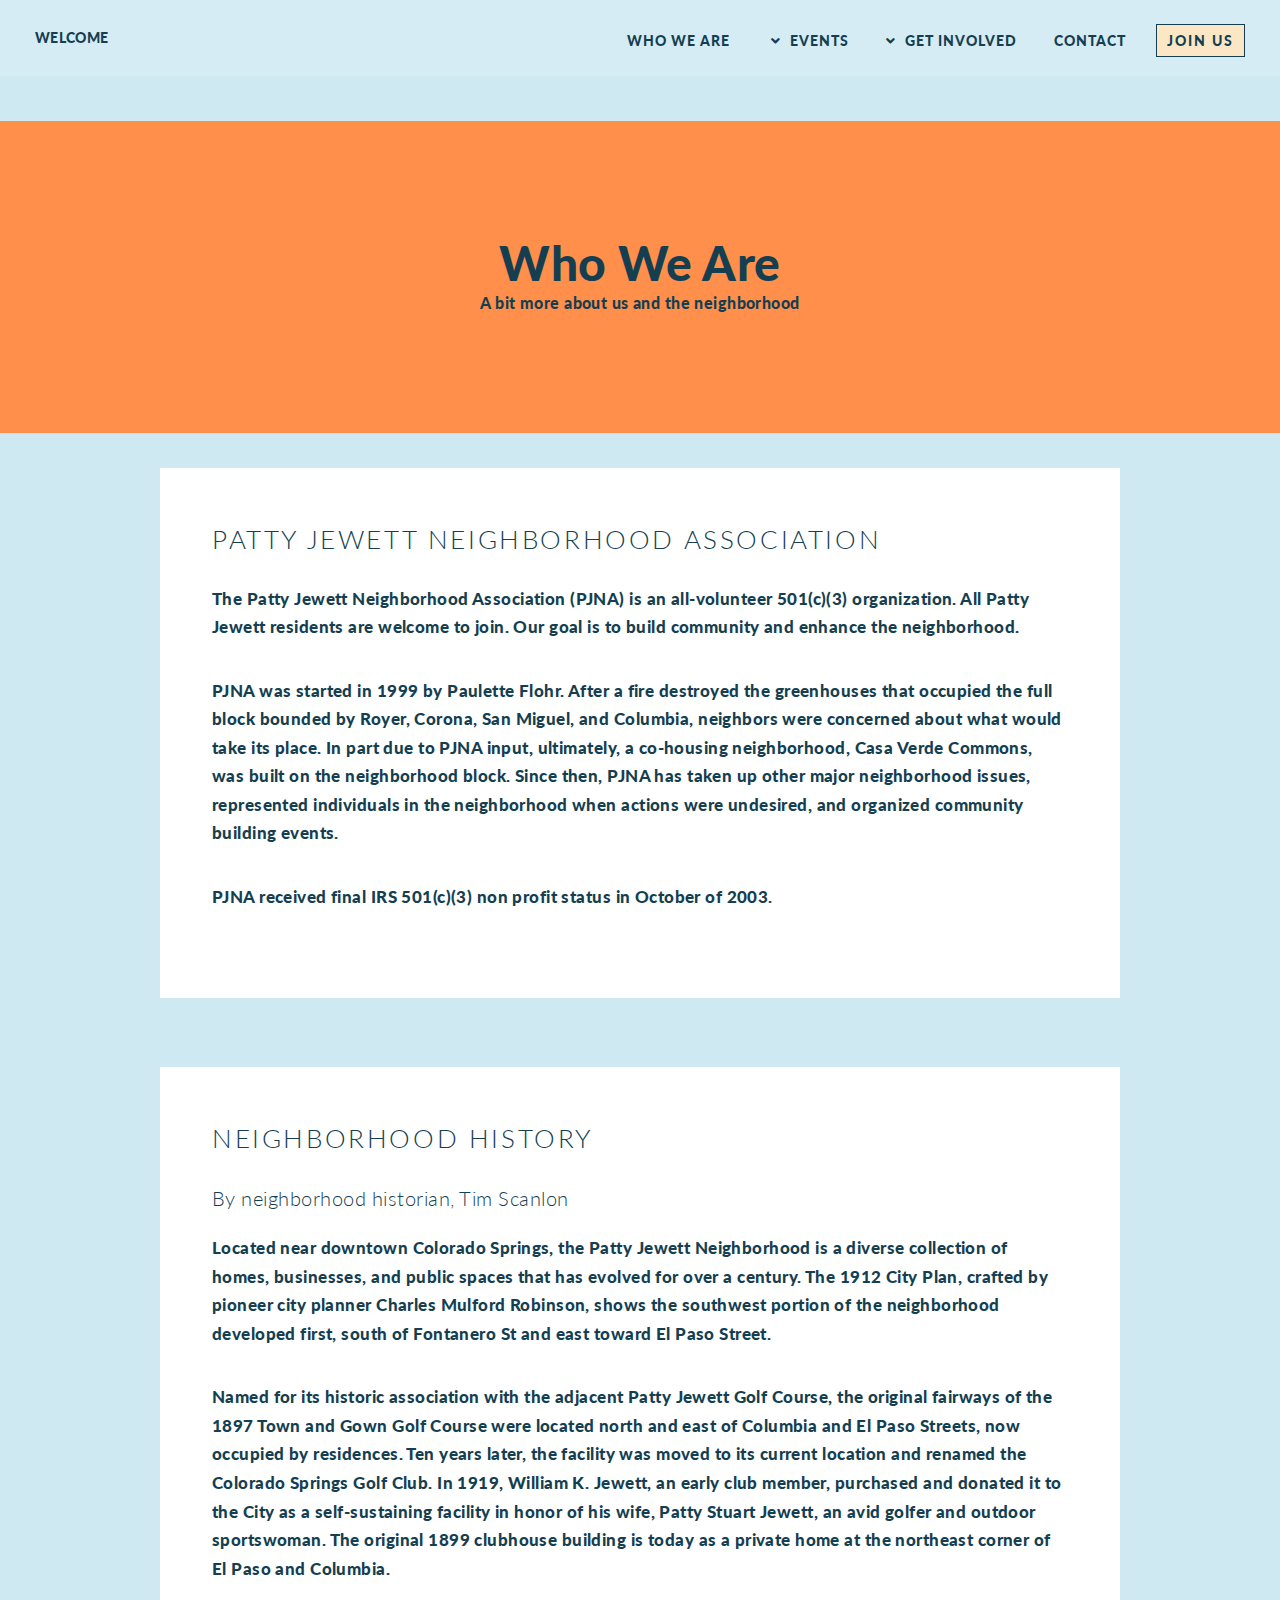
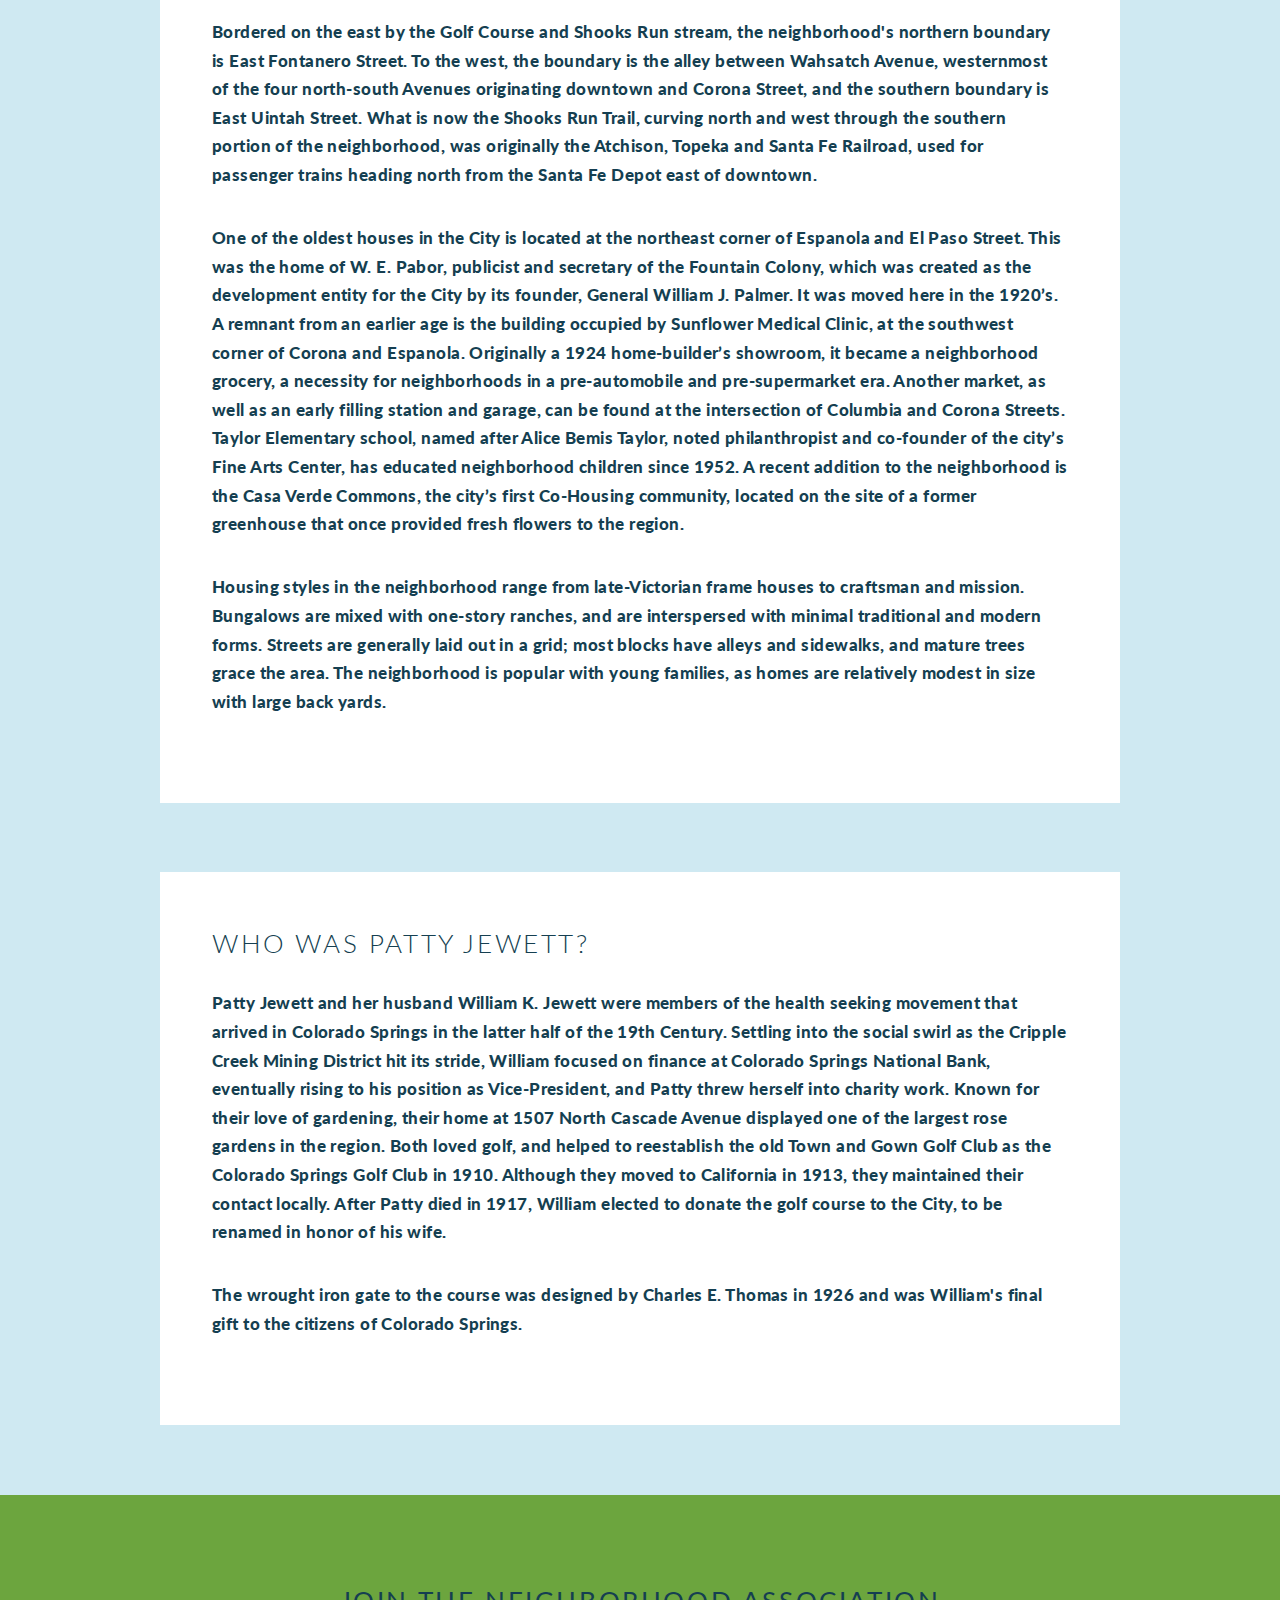
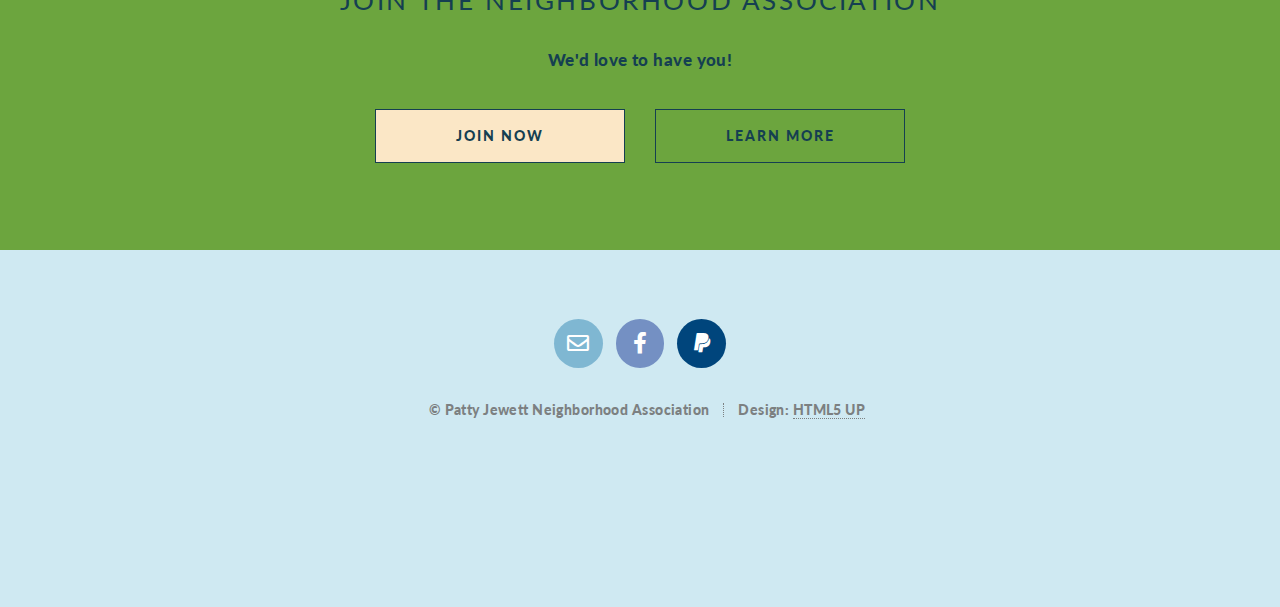
==== commit b24ce4a1: "Tim edits" ====
--- a/about.html
+++ b/about.html
@@ -6,7 +6,7 @@
 -->
 <html>
 	<head>
-		<title>Contact - PJNA</title>
+		<title>About - PJNA</title>
 		<meta charset="utf-8" />
 		<meta name="viewport" content="width=device-width, initial-scale=1, user-scalable=no" />
 		<link rel="stylesheet" href="assets/css/main.css" />
@@ -20,24 +20,24 @@
 					<h1 id="logo"><a href="index.html">Welcome <span></span></a></h1>
 					<nav id="nav">
 						<ul>
-							<li class="current"><a href="about.html">Who We Are</a></li>
-							<li class="submenu">
-								<a href="events.html">Events</a>
-								<ul>
+							<li class="current"><a href="about.html">Who We Are</a></li>
+							<li class="submenu">
+								<a href="events.html">Events</a>
+								<ul>
 									<li><a href="porchfest.html">Porchfest</a></li>
-									<li><a href="boardmeetings.html">Board Meetings</a></li>
+									<li><a href="boardmeetings.html">Board Meetings</a></li>
 									<li><a href="events.html">All Events</a></li>
 
-										</ul>									
-							<li class="submenu">
-								<a href="involved.html">Get Involved</a>
-								<ul>
+										</ul>									
+							<li class="submenu">
+								<a href="involved.html">Get Involved</a>
+								<ul>
 									<li><a href="membership.html">Membership</a></li>
-									<li><a href="volunteer.html">Volunteer Opportunities</a></li>
+									<li><a href="volunteer.html">Volunteer Opportunities</a></li>
 									<li><a href="foodproject.html">Food Project</a></li>
 									<li><a href="patties.html">Peppermint Patties</a></li>
-									<li><a href="initiatives.html">Initiatives</a></li>
-										</ul>
+									<li><a href="initiatives.html">Initiatives</a></li>
+										</ul>
 	
 							<li class="current"><a href="contact.html">Contact</a></li>
 							</li>
@@ -47,29 +47,29 @@
 				</header>
 
 			<!-- Main -->
-				<article id="main">
+				<article id="main">
 			<!-- CGA -->
 				<section id="cga">
-
-<center> 
-<font size=10 font color=#153f51>
-<br>Who We Are<br/>
-</font>	
-<center> 
-<font size=3 font color=#153f51>
-A bit more about us and the neighborhood
-<br><br/>
-
-</font>	
-</section>
-
+
+<center> 
+<font size=10 font color=#153f51>
+<br>Who We Are<br/>
+</font>	
+<center> 
+<font size=3 font color=#153f51>
+A bit more about us and the neighborhood
+<br><br/>
+
+</font>	
+</section>
+
 					<header class="container">
 <p>
 					</header>
 
 
 					<!-- One -->
-						<section class="wrapper style4 container">
+						<section class="wrapper style4 container">
 
 							<!-- Content -->
 								<div class="content">
@@ -77,43 +77,11 @@
 										<header>
 											<h2>Patty Jewett Neighborhood Association</h2>
 										</header>
-										<p>The Patty Jewett Neighborhood Association (PJNA) is an all-volunteer 501(c)(3) organization. All Patty Jewett residents are welcome to join. Our goal is to build community and enhance the neighborhood.
-
-<p>PJNA was started in 1999 by Paulette Flohr. After a fire destroyed the greenhouses that occupied the full block bounded by Royer, Corona, San Miguel, and Columbia, neighbors were concerned about what would take its place. In part due to PJNA input, ultimately, a co-housing neighborhood, Casa Verde Commons, was built on the neighborhood block. Since then, PJNA has taken up other major neighborhood issues, represented individuals in the neighborhood when actions were undesired, and organized community building events. 
-
-<p>PJNA received final IRS 501(c)(3) non profit status in October of 2003.
-</p>
-									</section>
-								</div>
+										<p>The Patty Jewett Neighborhood Association (PJNA) is an all-volunteer 501(c)(3) organization. All Patty Jewett residents are welcome to join. Our goal is to build community and enhance the neighborhood.
 
-						</section>
+<p>PJNA was started in 1999 by Paulette Flohr. After a fire destroyed the greenhouses that occupied the full block bounded by Royer, Corona, San Miguel, and Columbia, neighbors were concerned about what would take its place. In part due to PJNA input, ultimately, a co-housing neighborhood, Casa Verde Commons, was built on the neighborhood block. Since then, PJNA has taken up other major neighborhood issues, represented individuals in the neighborhood when actions were undesired, and organized community building events. 
 
-
-				</section>
-
-					<!-- Two -->
-						<section class="wrapper style4 container">
-
-							<!-- Content -->
-								<div class="content">
-									<section>
-										<header>
-											<h2>Neighborhood History</h2>
-											<h3>By neighborhood historian, Tim Scanlon</h3>
-										</header>
-										<p>
-
-Located near downtown Colorado Springs, the Patty Jewett Neighborhood is a diverse collection of homes, businesses, and public spaces that has evolved for over a century. The 1912 City Plan, crafted by pioneer city planner Charles Mulford Robinson, shows the southwest portion of the neighborhood developed first, south of Fontanero St and east toward El Paso Street.
-
-<p>Named for its historic association with the adjacent Patty Jewett Golf Course, the original fairways of the 1897 Town and Gown Golf Course were located north and east of Columbia and El Paso Streets, now occupied by residences. Ten years later, the facility was moved to its current location and renamed the Colorado Springs Golf Club. In 1919, William K. Jewett, an early club member, purchased and donated it to the City as a self-sustaining facility in honor of his wife, Patty Stuart Jewett, an avid golfer and outdoor sportswoman. The 1899 clubhouse remains today as a private residence at the northeast corner of El Paso and Columbia Streets.
-
-<p>Bordered on the east by the Golf Course and Shooks Run stream, the neighborhoods’ northern boundary is East Fontanero Street. To the west, the boundary is the alley between Wahsatch Avenue, westernmost of the four north-south Avenues originating downtown and Corona Street, and the southern boundary is East Uintah Street. What is now the Shooks Run Trail, curving north and west through the southern portion of the neighborhood, was originally the Atchison, Topeka and Santa Fe Railroad, used for passenger trains heading north from the Santa Fe Depot east of downtown.
-
-<p>One of the oldest houses in the City is located at the northeast corner of Espanola and El Paso Street. This was the home of W. E. Pabor, publicist and secretary of the Fountain Colony, which was created as the development entity for the City by its founder, General William J. Palmer. It was moved here in the 1920’s. A remnant from an earlier age is the building occupied by Sunflower Medical Clinic, at the southwest corner of Corona and Espanola. Originally a 1924 home-builder’s showroom, it became a neighborhood grocery, a necessity for neighborhoods in a pre-automobile and pre-supermarket era. Another market, as well as an early filling station and garage, can be found at the intersection of Columbia and Corona Streets. Taylor Elementary school, named after Alice Bemis Taylor, noted philanthropist and co-founder of the city’s Fine Arts Center, has educated neighborhood children since 1952. A recent addition to the neighborhood is the Casa Verde Commons, the city’s first Co-Housing community, located on the site of a former greenhouse that once provided fresh flowers to the region.
-
-<p>Housing styles in the neighborhood range from late-Victorian frame houses to craftsman and mission. Bungalows are mixed with one-story ranches, and are interspersed with minimal traditional and modern forms. Streets are generally laid out in a grid; most blocks have alleys and sidewalks, and mature trees grace the area. The neighborhood is popular with young families, as homes are relatively modest in size with large back yards.
-
-
+<p>PJNA received final IRS 501(c)(3) non profit status in October of 2003.
 </p>
 									</section>
 								</div>
@@ -122,22 +90,54 @@
 
 
 				</section>
-
-					<!-- Three -->
-						<section class="wrapper style4 container">
+
+					<!-- Two -->
+						<section class="wrapper style4 container">
 
 							<!-- Content -->
 								<div class="content">
 									<section>
 										<header>
-											<h2>Who is Patty Jewett?</h2>
+											<h2>Neighborhood History</h2>
+											<h3>By neighborhood historian, Tim Scanlon</h3>
 										</header>
-										<p>
-
-Patty Jewett and her husband William K. Jewett were members of the health seeking movement that arrived in Colorado Springs in the latter half of the 19th Century. Settling into the social swirl as the Cripple Creek Mining District hit its stride, William focused on finance at Colorado Springs National Bank, eventually rising to his position as Vice-President, and Patty threw herself into charity work. Known for their love of gardening, their home at 1507 North Cascade Avenue displayed one of the largest rose gardens in the region. Both loved golf, and helped to reestablish the old Town and Gown Golf Club as the Colorado Springs Golf Club in 1910. Although they moved to California in 1913, they maintained their contact locally. After Patty died in 1917, William elected to donate the golf course to the City, to be renamed in honor of his wife.
-<p>The wrought iron gate to the course was designed by Charles E. Thomas in 1926 and was William's final gift to the citizens of Colorado Springs.
-
-
+										<p>
+
+Located near downtown Colorado Springs, the Patty Jewett Neighborhood is a diverse collection of homes, businesses, and public spaces that has evolved for over a century. The 1912 City Plan, crafted by pioneer city planner Charles Mulford Robinson, shows the southwest portion of the neighborhood developed first, south of Fontanero St and east toward El Paso Street.
+
+<p>Named for its historic association with the adjacent Patty Jewett Golf Course, the original fairways of the 1897 Town and Gown Golf Course were located north and east of Columbia and El Paso Streets, now occupied by residences. Ten years later, the facility was moved to its current location and renamed the Colorado Springs Golf Club. In 1919, William K. Jewett, an early club member, purchased and donated it to the City as a self-sustaining facility in honor of his wife, Patty Stuart Jewett, an avid golfer and outdoor sportswoman. The original 1899 clubhouse building is today as a private home at the northeast corner of El Paso and Columbia.
+
+<p>Bordered on the east by the Golf Course and Shooks Run stream, the neighborhood's northern boundary is East Fontanero Street. To the west, the boundary is the alley between Wahsatch Avenue, westernmost of the four north-south Avenues originating downtown and Corona Street, and the southern boundary is East Uintah Street. What is now the Shooks Run Trail, curving north and west through the southern portion of the neighborhood, was originally the Atchison, Topeka and Santa Fe Railroad, used for passenger trains heading north from the Santa Fe Depot east of downtown.
+
+<p>One of the oldest houses in the City is located at the northeast corner of Espanola and El Paso Street. This was the home of W. E. Pabor, publicist and secretary of the Fountain Colony, which was created as the development entity for the City by its founder, General William J. Palmer. It was moved here in the 1920’s. A remnant from an earlier age is the building occupied by Sunflower Medical Clinic, at the southwest corner of Corona and Espanola. Originally a 1924 home-builder’s showroom, it became a neighborhood grocery, a necessity for neighborhoods in a pre-automobile and pre-supermarket era. Another market, as well as an early filling station and garage, can be found at the intersection of Columbia and Corona Streets. Taylor Elementary school, named after Alice Bemis Taylor, noted philanthropist and co-founder of the city’s Fine Arts Center, has educated neighborhood children since 1952. A recent addition to the neighborhood is the Casa Verde Commons, the city’s first Co-Housing community, located on the site of a former greenhouse that once provided fresh flowers to the region.
+
+<p>Housing styles in the neighborhood range from late-Victorian frame houses to craftsman and mission. Bungalows are mixed with one-story ranches, and are interspersed with minimal traditional and modern forms. Streets are generally laid out in a grid; most blocks have alleys and sidewalks, and mature trees grace the area. The neighborhood is popular with young families, as homes are relatively modest in size with large back yards.
+
+
+</p>
+									</section>
+								</div>
+
+						</section>
+
+
+				</section>
+
+					<!-- Three -->
+						<section class="wrapper style4 container">
+
+							<!-- Content -->
+								<div class="content">
+									<section>
+										<header>
+											<h2>Who was Patty Jewett?</h2>
+										</header>
+										<p>
+
+Patty Jewett and her husband William K. Jewett were members of the health seeking movement that arrived in Colorado Springs in the latter half of the 19th Century. Settling into the social swirl as the Cripple Creek Mining District hit its stride, William focused on finance at Colorado Springs National Bank, eventually rising to his position as Vice-President, and Patty threw herself into charity work. Known for their love of gardening, their home at 1507 North Cascade Avenue displayed one of the largest rose gardens in the region. Both loved golf, and helped to reestablish the old Town and Gown Golf Club as the Colorado Springs Golf Club in 1910. Although they moved to California in 1913, they maintained their contact locally. After Patty died in 1917, William elected to donate the golf course to the City, to be renamed in honor of his wife.
+<p>The wrought iron gate to the course was designed by Charles E. Thomas in 1926 and was William's final gift to the citizens of Colorado Springs.
+
+
 </p>
 									</section>
 								</div>
@@ -162,16 +162,16 @@
 						</ul>
 					</footer>
 
-				</section>
-
-
+				</section>
+
+
 			<!-- Footer -->
 				<footer id="footer">
 
-					<ul class="icons">
+					<ul class="icons">
 						<li><a href="mailto: pjnacos@gmail.com" class="icon circle fa-envelope"><span class="label">Twitter</span></a></li>
 						<li><a href="https://www.facebook.com/pjnacos/" class="icon brands circle fa-facebook-f"><span class="label">Facebook</span></a></li>
-
+
 						<li><a href="https://www.paypal.com/donate/?hosted_button_id=A8MUD8P57HJJC" class="icon brands circle fa-paypal"><span class="label">Facebook</span></a></li>
 					</ul>
 
@@ -194,4 +194,4 @@
 			<script src="assets/js/main.js"></script>
 
 	</body>
-</html>+</html>
--- a/assets/css/main.css
+++ b/assets/css/main.css
@@ -2605,9 +2605,9 @@
 		padding-top: 5em;
 	}
 
-/* CTA */
-
-	#cta {
+/* CEA */
+
+	#cea {
 		background-attachment: scroll, scroll, scroll, fixed;
 		background-color: #6CA53E;
 		background-image: url("images/light-tl.svg"), url("images/light-tr.svg"), url("images/overlay.png"), url("../../images/banner2.jpg");
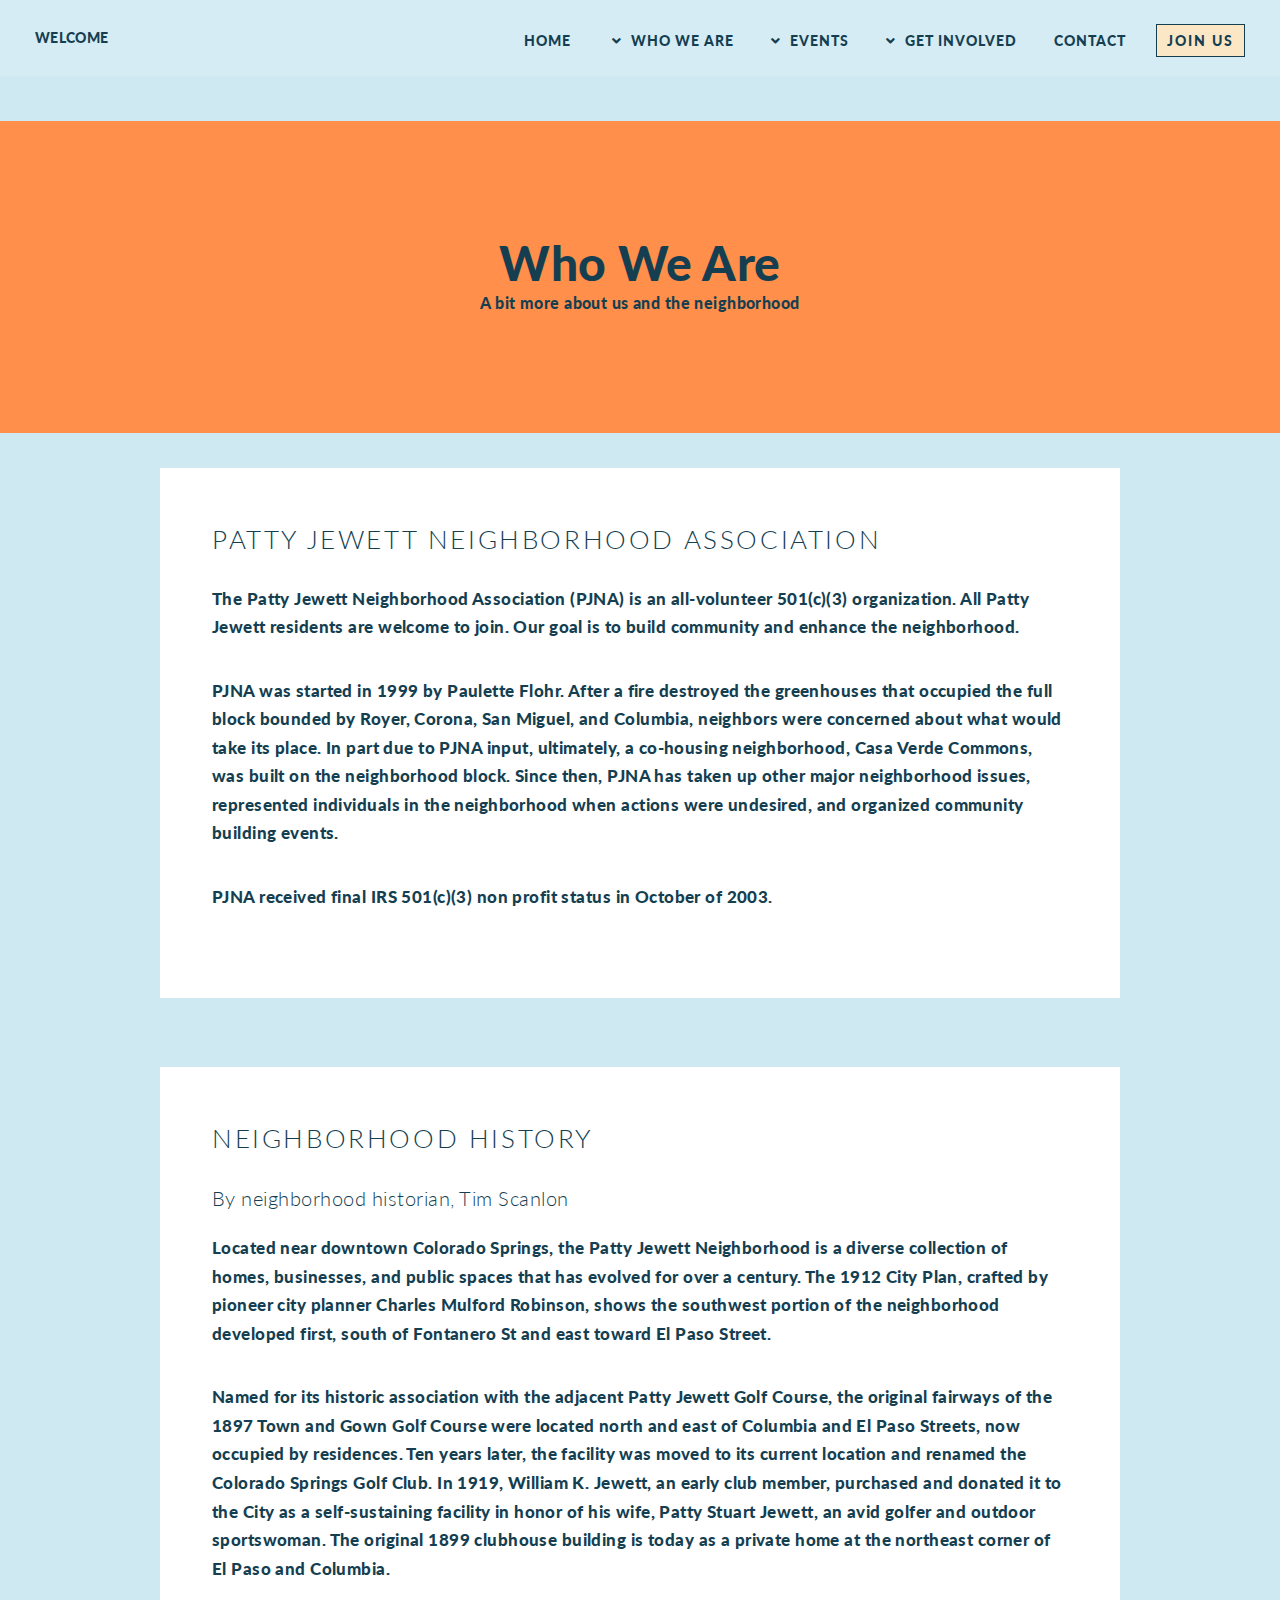
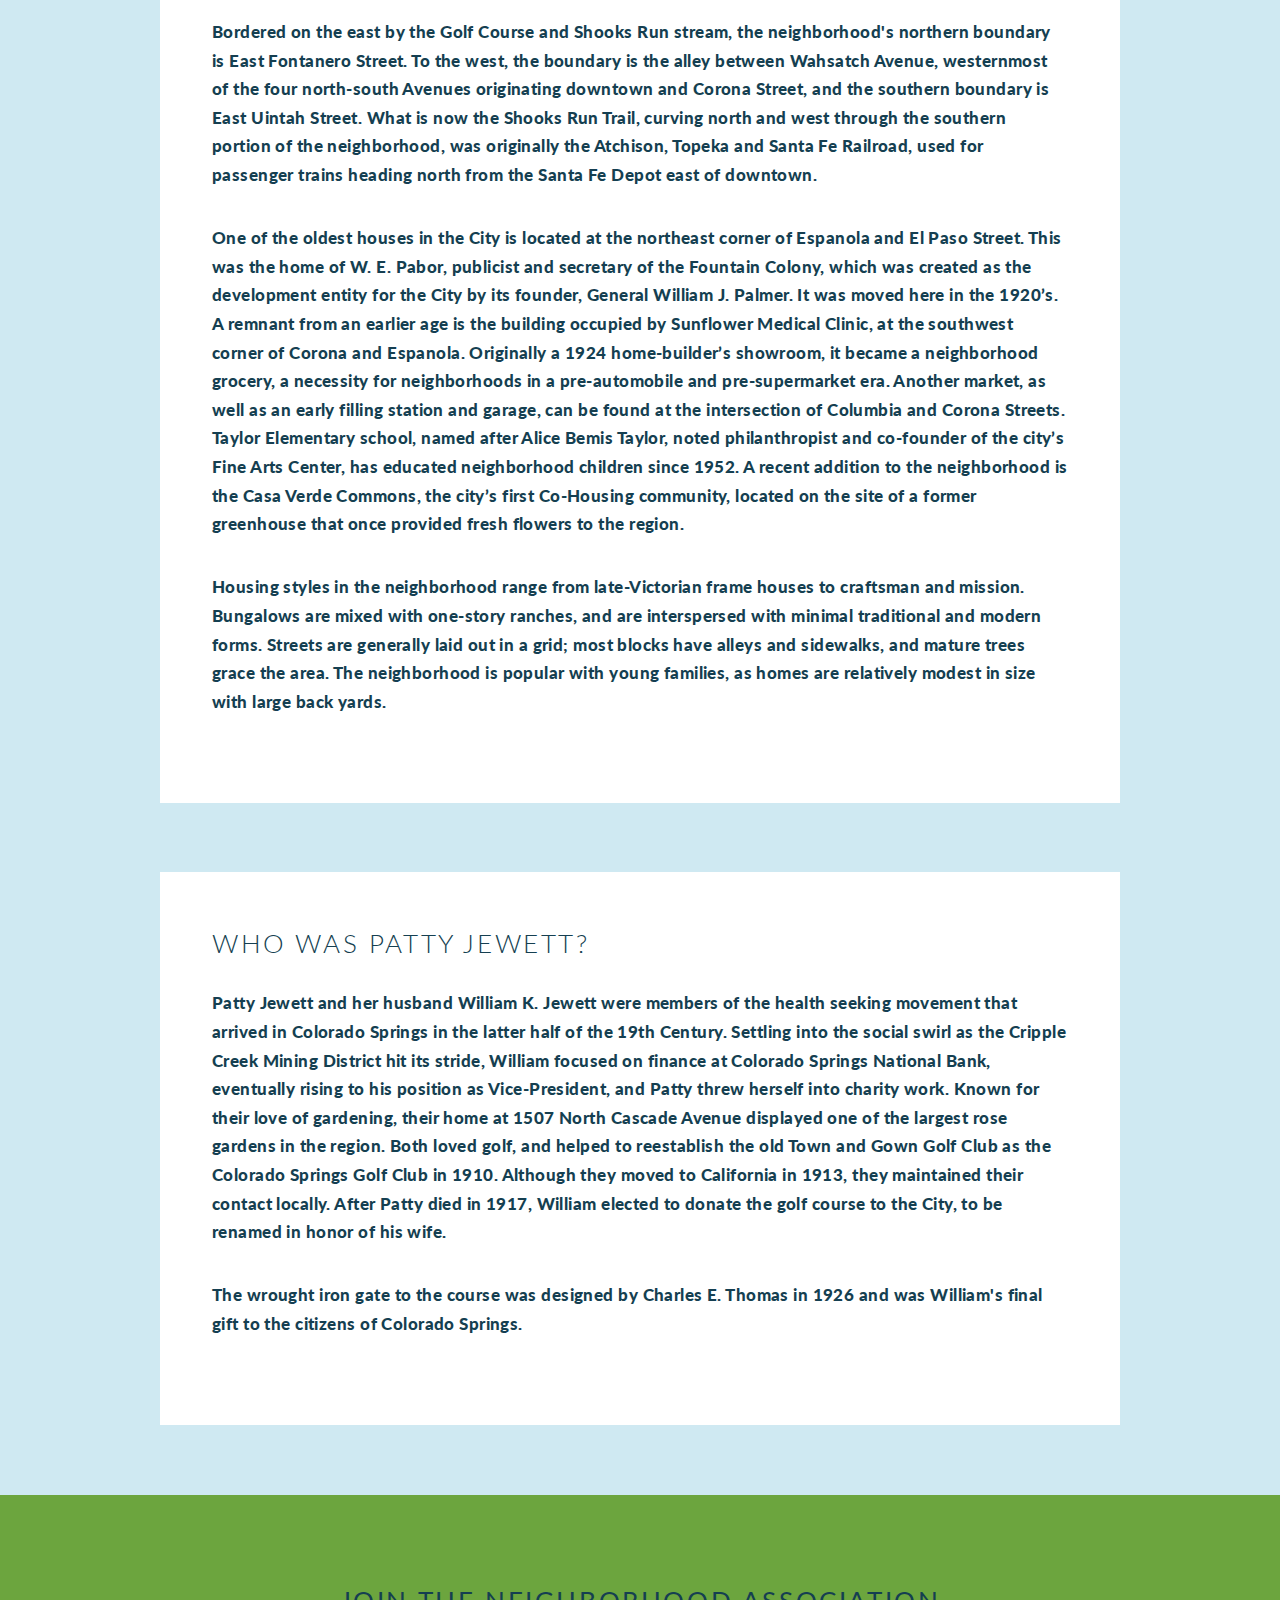
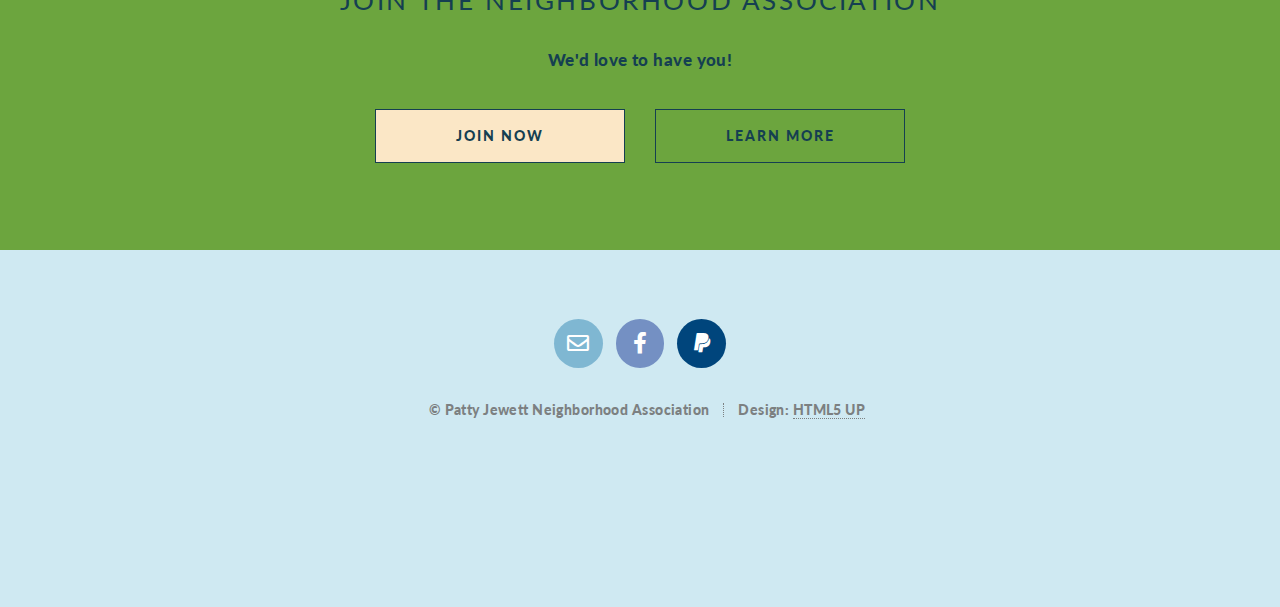
==== commit 8bb0e092: "Update about.html" ====
--- a/about.html
+++ b/about.html
@@ -20,7 +20,13 @@
 					<h1 id="logo"><a href="index.html">Welcome <span></span></a></h1>
 					<nav id="nav">
 						<ul>
-							<li class="current"><a href="about.html">Who We Are</a></li>
+							<li class="current"><a href="index.html">Home</a></li>
+							<li class="submenu">
+								<a href="about.html">Who We Are</a>
+								<ul>
+									<li><a href="about.html">About</a></li>
+									<li><a href="board.html">PJNA Board</a></li>
+										</ul>	
 							<li class="submenu">
 								<a href="events.html">Events</a>
 								<ul>
@@ -33,7 +39,7 @@
 								<a href="involved.html">Get Involved</a>
 								<ul>
 									<li><a href="membership.html">Membership</a></li>
-									<li><a href="volunteer.html">Volunteer Opportunities</a></li>
+									<li><a href="involved.html">Volunteer Opportunities</a></li>
 									<li><a href="foodproject.html">Food Project</a></li>
 									<li><a href="patties.html">Peppermint Patties</a></li>
 									<li><a href="initiatives.html">Initiatives</a></li>
@@ -45,7 +51,7 @@
 						</ul>
 					</nav>
 				</header>
-
+			
 			<!-- Main -->
 				<article id="main">
 			<!-- CGA -->
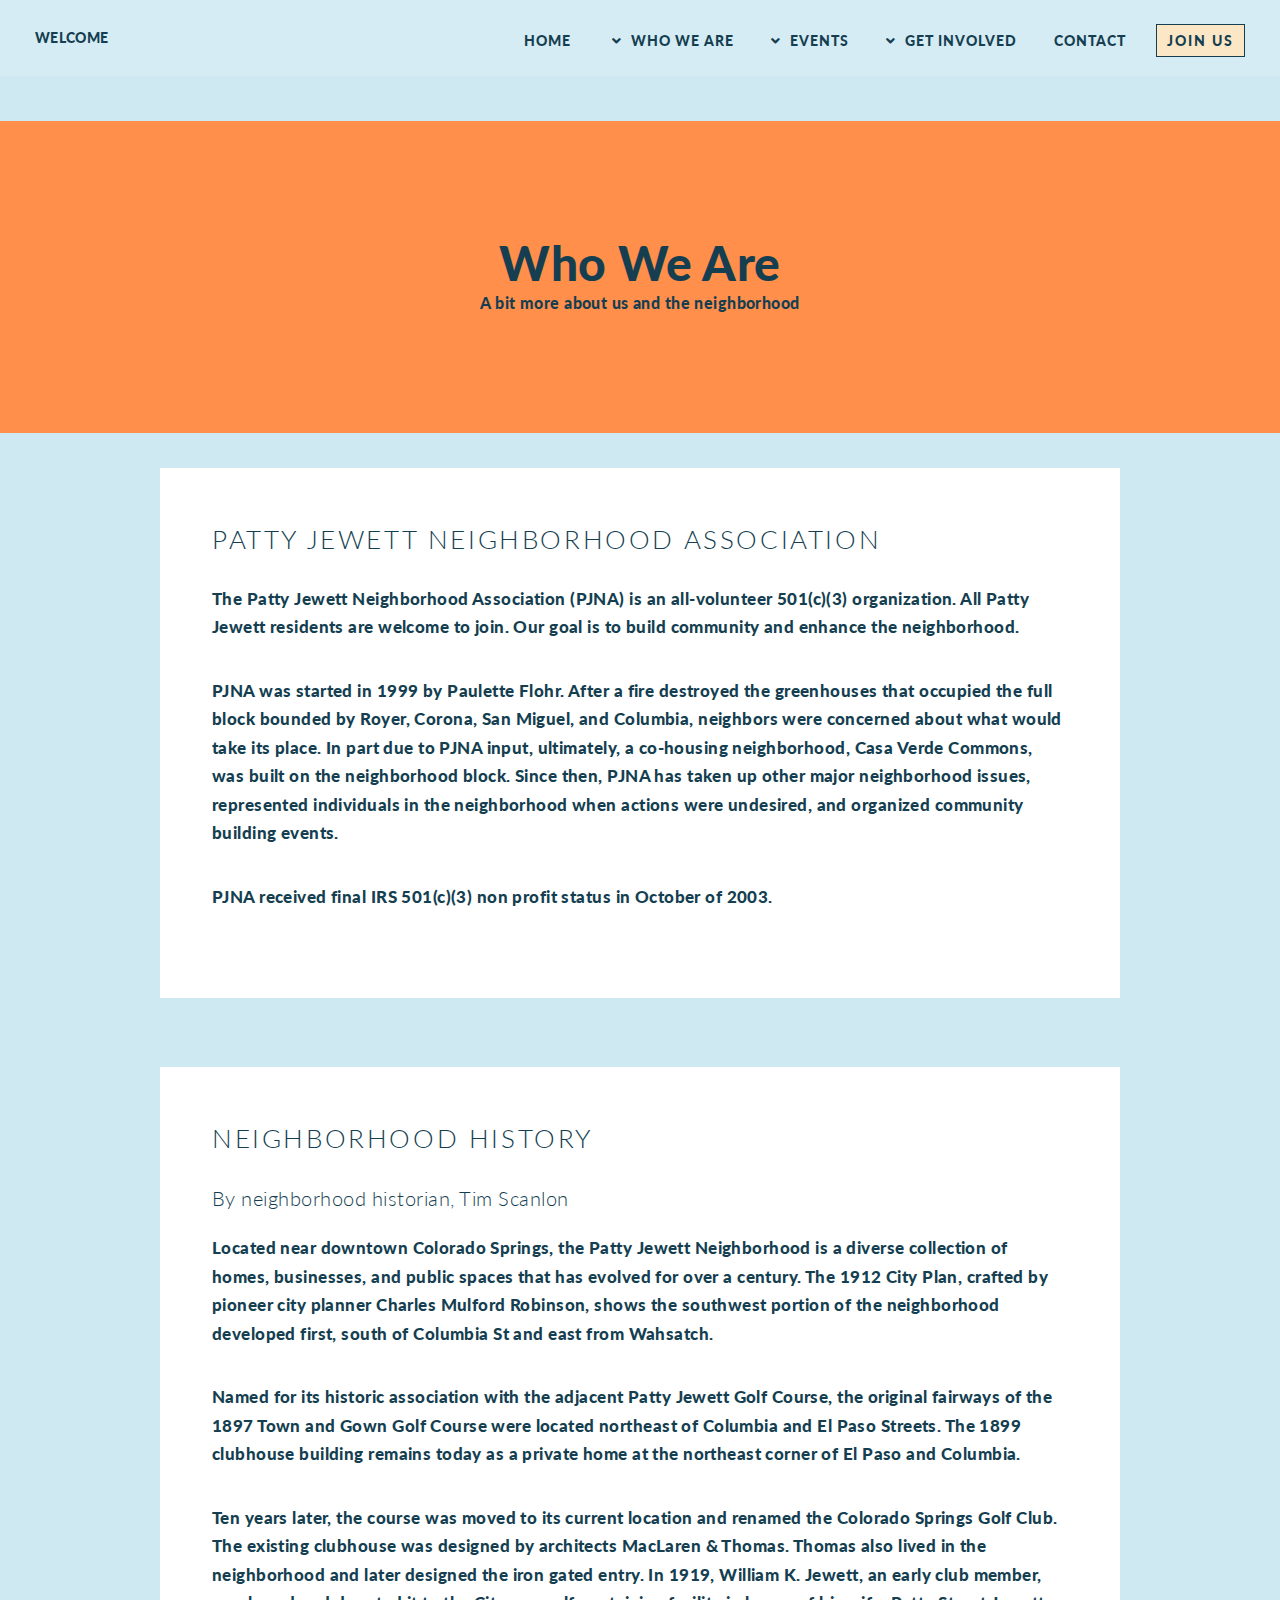
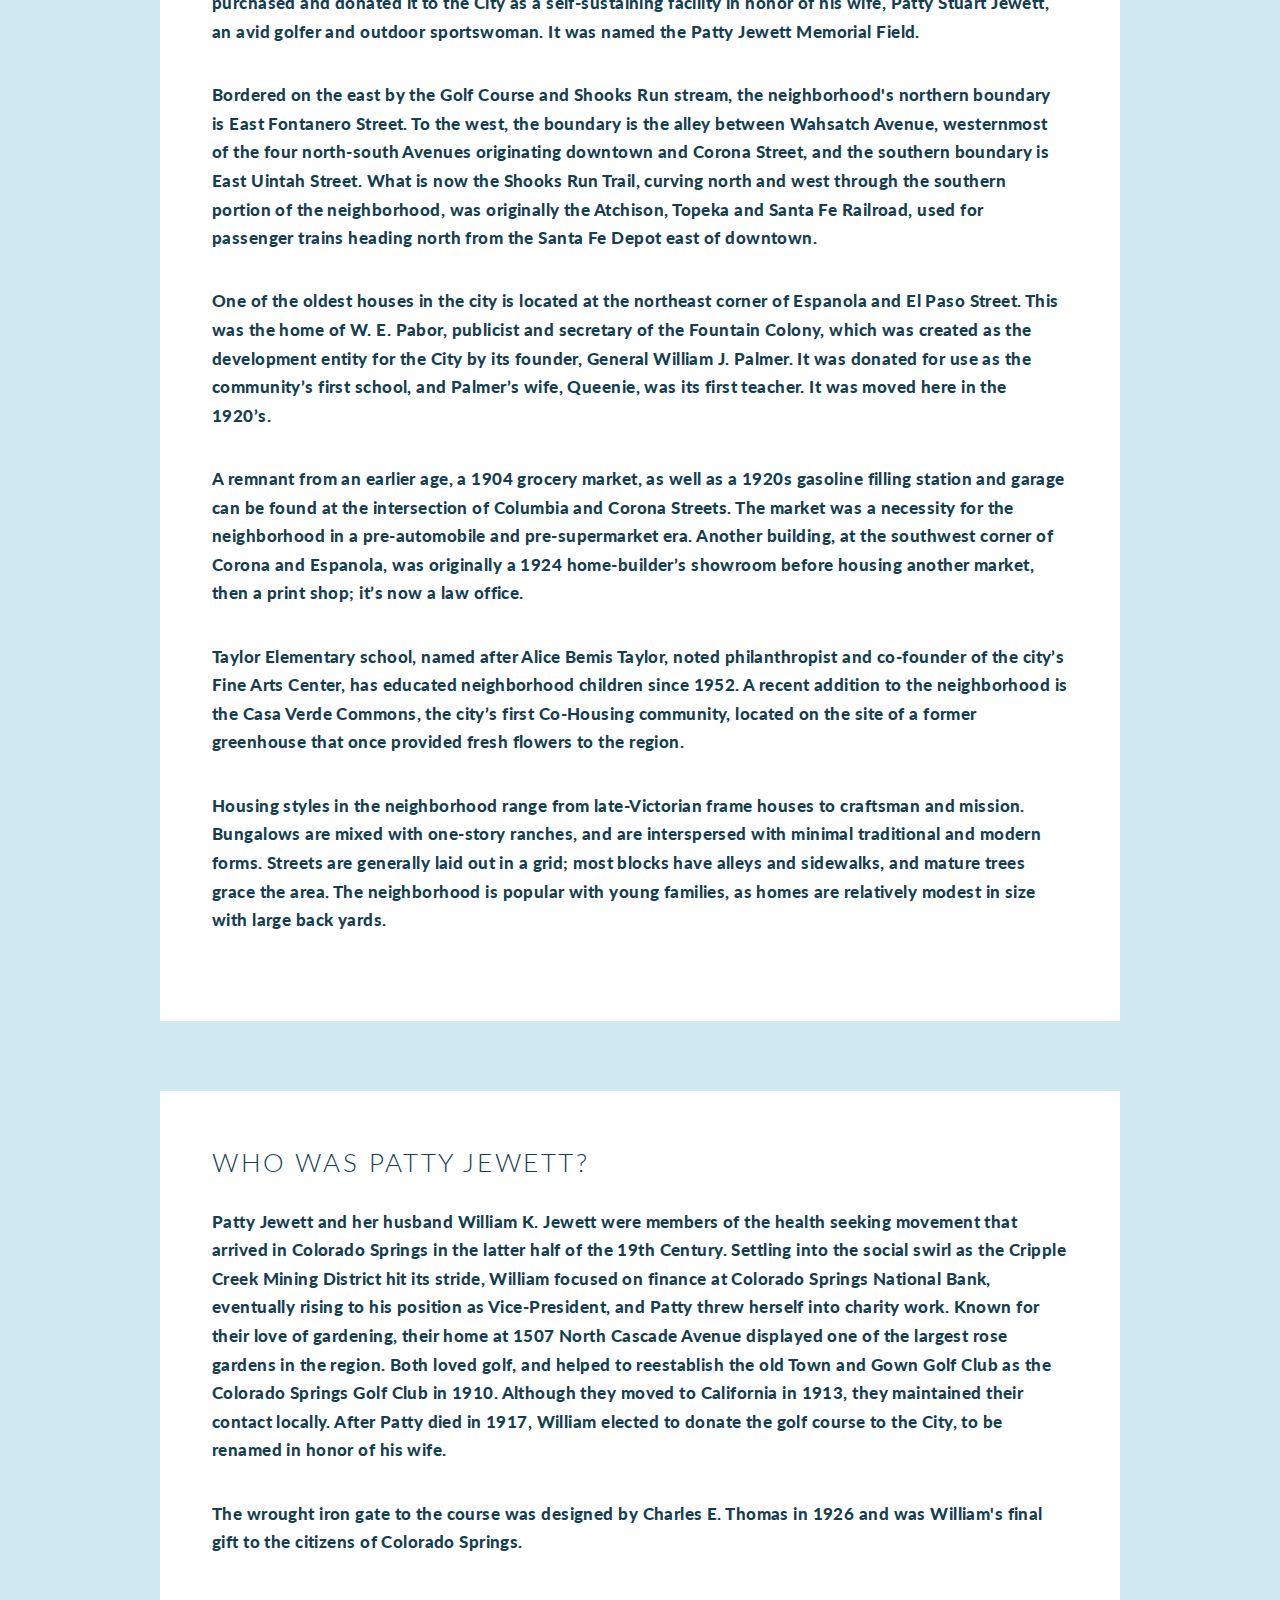
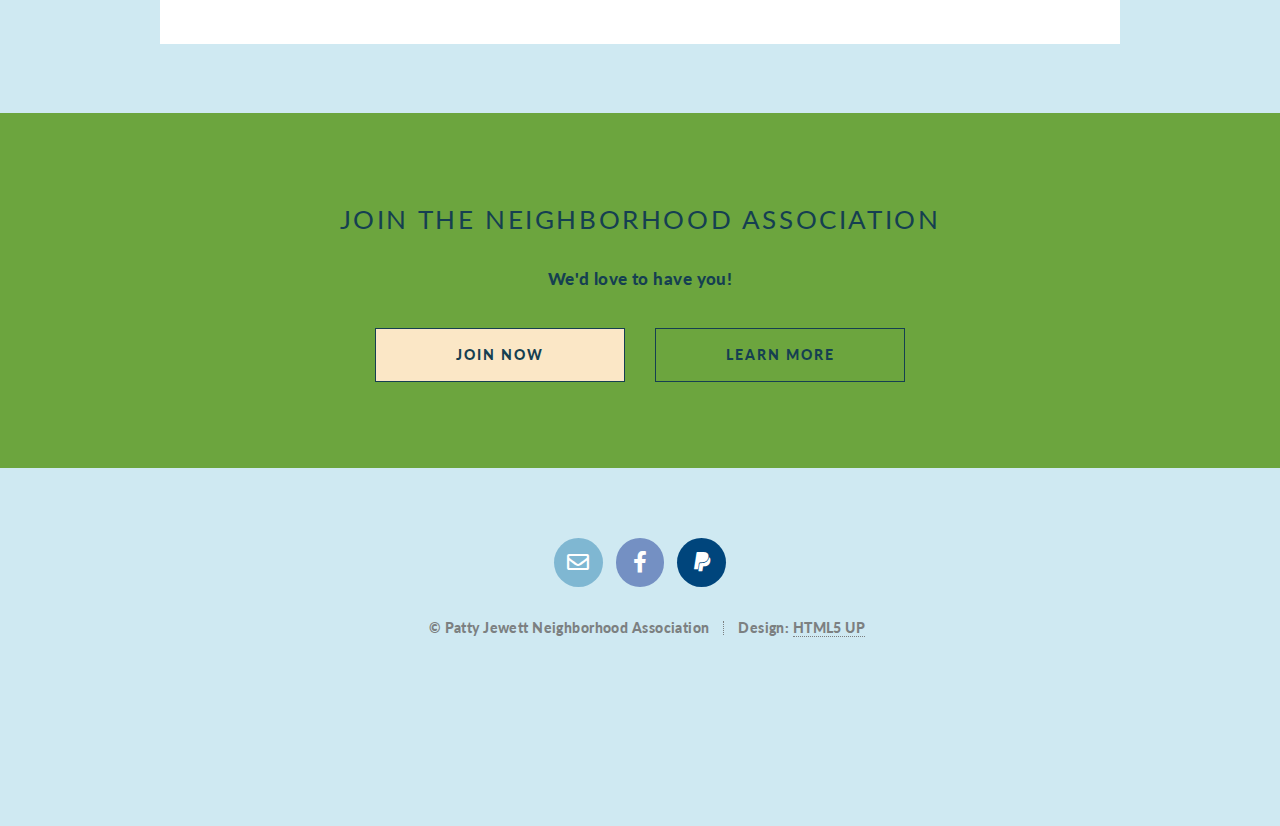
==== commit 08b40746: "Tim Scanlon edits" ====
--- a/about.html
+++ b/about.html
@@ -109,13 +109,19 @@
 										</header>
 										<p>
 
-Located near downtown Colorado Springs, the Patty Jewett Neighborhood is a diverse collection of homes, businesses, and public spaces that has evolved for over a century. The 1912 City Plan, crafted by pioneer city planner Charles Mulford Robinson, shows the southwest portion of the neighborhood developed first, south of Fontanero St and east toward El Paso Street.
-
-<p>Named for its historic association with the adjacent Patty Jewett Golf Course, the original fairways of the 1897 Town and Gown Golf Course were located north and east of Columbia and El Paso Streets, now occupied by residences. Ten years later, the facility was moved to its current location and renamed the Colorado Springs Golf Club. In 1919, William K. Jewett, an early club member, purchased and donated it to the City as a self-sustaining facility in honor of his wife, Patty Stuart Jewett, an avid golfer and outdoor sportswoman. The original 1899 clubhouse building is today as a private home at the northeast corner of El Paso and Columbia.
+Located near downtown Colorado Springs, the Patty Jewett Neighborhood is a diverse collection of homes, businesses, and public spaces that has evolved for over a century. The 1912 City Plan, crafted by pioneer city planner Charles Mulford Robinson, shows the southwest portion of the neighborhood developed first, south of Columbia St and east from Wahsatch.
+
+<p>Named for its historic association with the adjacent Patty Jewett Golf Course, the original fairways of the 1897 Town and Gown Golf Course were located northeast of Columbia and El Paso Streets. The 1899 clubhouse building remains today as a private home at the northeast corner of El Paso and Columbia. 
+
+<p>Ten years later, the course was moved to its current location and renamed the Colorado Springs Golf Club. The existing clubhouse was designed by architects MacLaren & Thomas. Thomas also lived in the neighborhood and later designed the iron gated entry.  In 1919, William K. Jewett, an early club member, purchased and donated it to the City as a self-sustaining facility in honor of his wife, Patty Stuart Jewett, an avid golfer and outdoor sportswoman. It was named the Patty Jewett Memorial Field.
 
 <p>Bordered on the east by the Golf Course and Shooks Run stream, the neighborhood's northern boundary is East Fontanero Street. To the west, the boundary is the alley between Wahsatch Avenue, westernmost of the four north-south Avenues originating downtown and Corona Street, and the southern boundary is East Uintah Street. What is now the Shooks Run Trail, curving north and west through the southern portion of the neighborhood, was originally the Atchison, Topeka and Santa Fe Railroad, used for passenger trains heading north from the Santa Fe Depot east of downtown.
 
-<p>One of the oldest houses in the City is located at the northeast corner of Espanola and El Paso Street. This was the home of W. E. Pabor, publicist and secretary of the Fountain Colony, which was created as the development entity for the City by its founder, General William J. Palmer. It was moved here in the 1920’s. A remnant from an earlier age is the building occupied by Sunflower Medical Clinic, at the southwest corner of Corona and Espanola. Originally a 1924 home-builder’s showroom, it became a neighborhood grocery, a necessity for neighborhoods in a pre-automobile and pre-supermarket era. Another market, as well as an early filling station and garage, can be found at the intersection of Columbia and Corona Streets. Taylor Elementary school, named after Alice Bemis Taylor, noted philanthropist and co-founder of the city’s Fine Arts Center, has educated neighborhood children since 1952. A recent addition to the neighborhood is the Casa Verde Commons, the city’s first Co-Housing community, located on the site of a former greenhouse that once provided fresh flowers to the region.
+<p>One of the oldest houses in the city is located at the northeast corner of Espanola and El Paso Street. This was the home of W. E. Pabor, publicist and secretary of the Fountain Colony, which was created as the development entity for the City by its founder, General William J. Palmer. It was donated for use as the community’s first school, and Palmer’s wife, Queenie, was its first teacher. It was moved here in the 1920’s. 
+
+<p>A remnant from an earlier age, a 1904 grocery market, as well as a 1920s gasoline filling station and garage can be found at the intersection of Columbia and Corona Streets. The market was a necessity for the neighborhood in a pre-automobile and pre-supermarket era. Another building, at the southwest corner of Corona and Espanola, was originally a 1924 home-builder’s showroom before housing another market, then a print shop; it’s now a law office.
+
+<p>Taylor Elementary school, named after Alice Bemis Taylor, noted philanthropist and co-founder of the city’s Fine Arts Center, has educated neighborhood children since 1952. A recent addition to the neighborhood is the Casa Verde Commons, the city’s first Co-Housing community, located on the site of a former greenhouse that once provided fresh flowers to the region.
 
 <p>Housing styles in the neighborhood range from late-Victorian frame houses to craftsman and mission. Bungalows are mixed with one-story ranches, and are interspersed with minimal traditional and modern forms. Streets are generally laid out in a grid; most blocks have alleys and sidewalks, and mature trees grace the area. The neighborhood is popular with young families, as homes are relatively modest in size with large back yards.
 
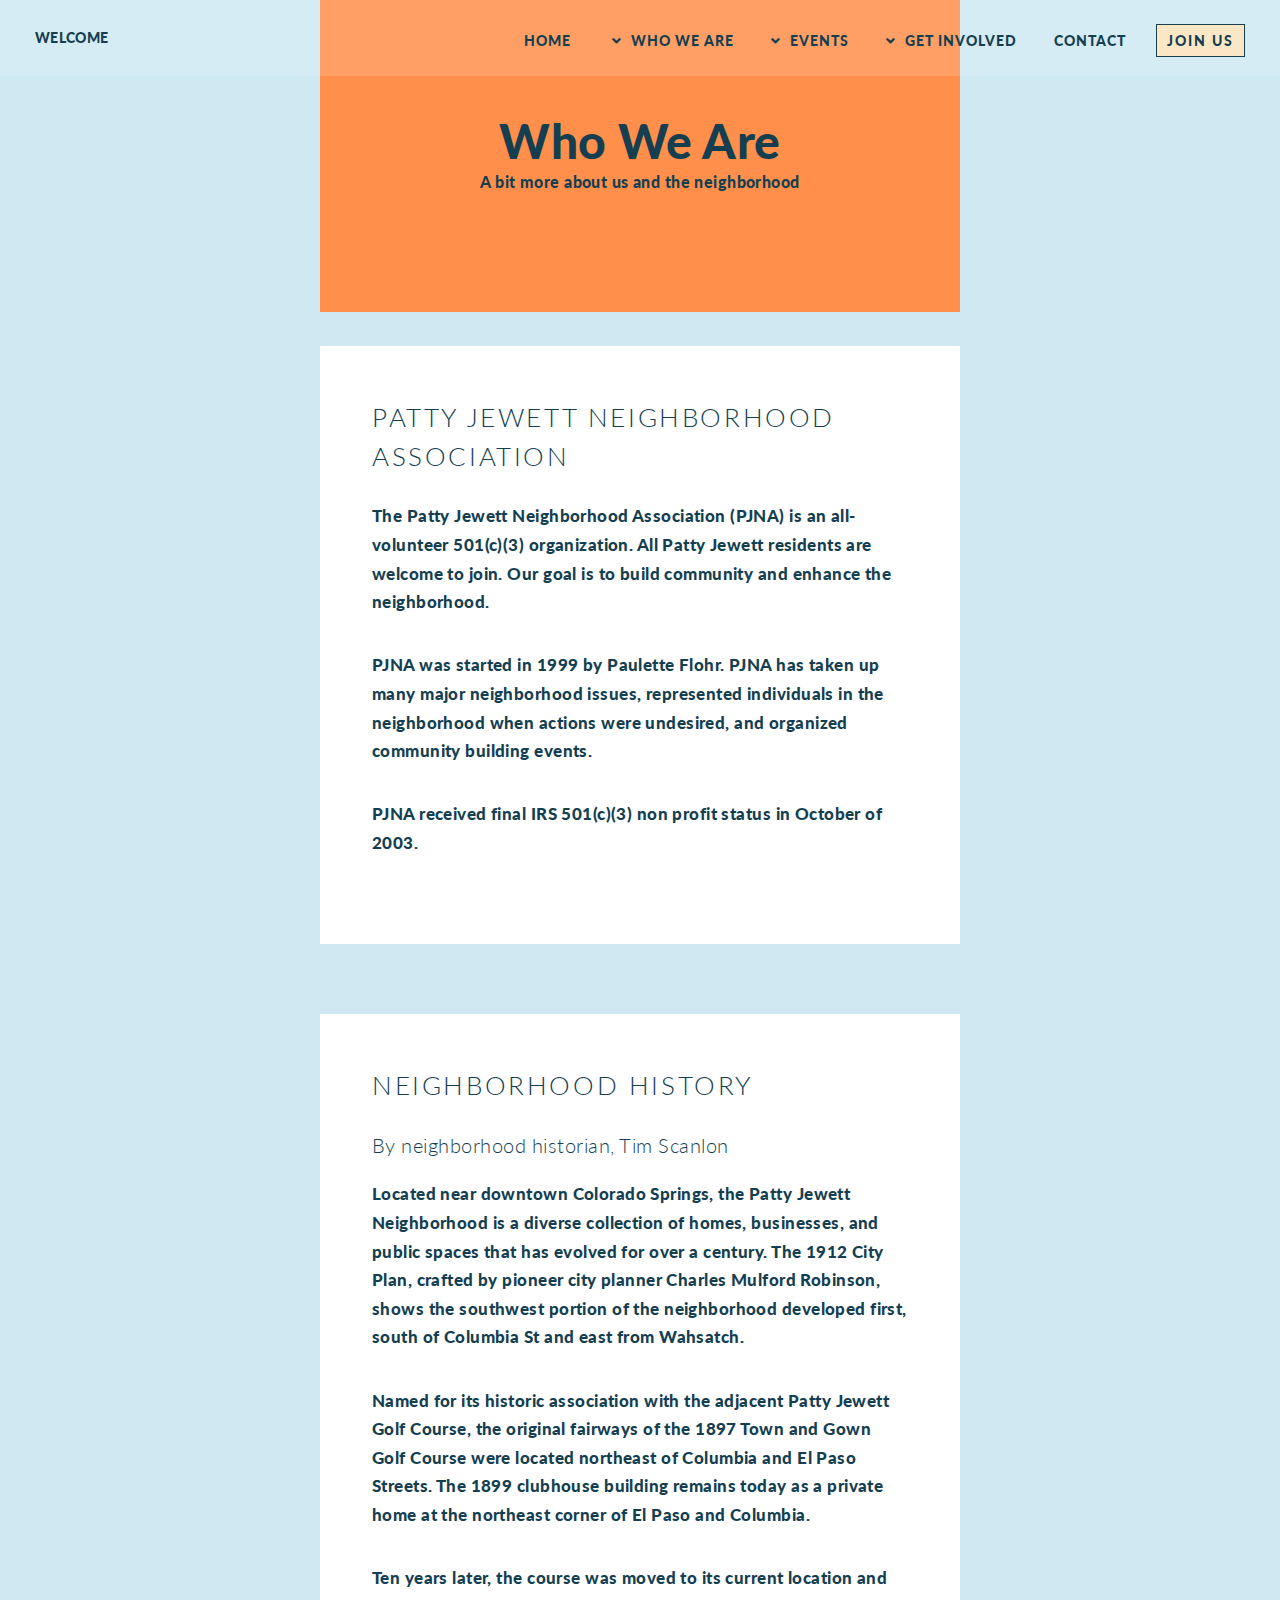
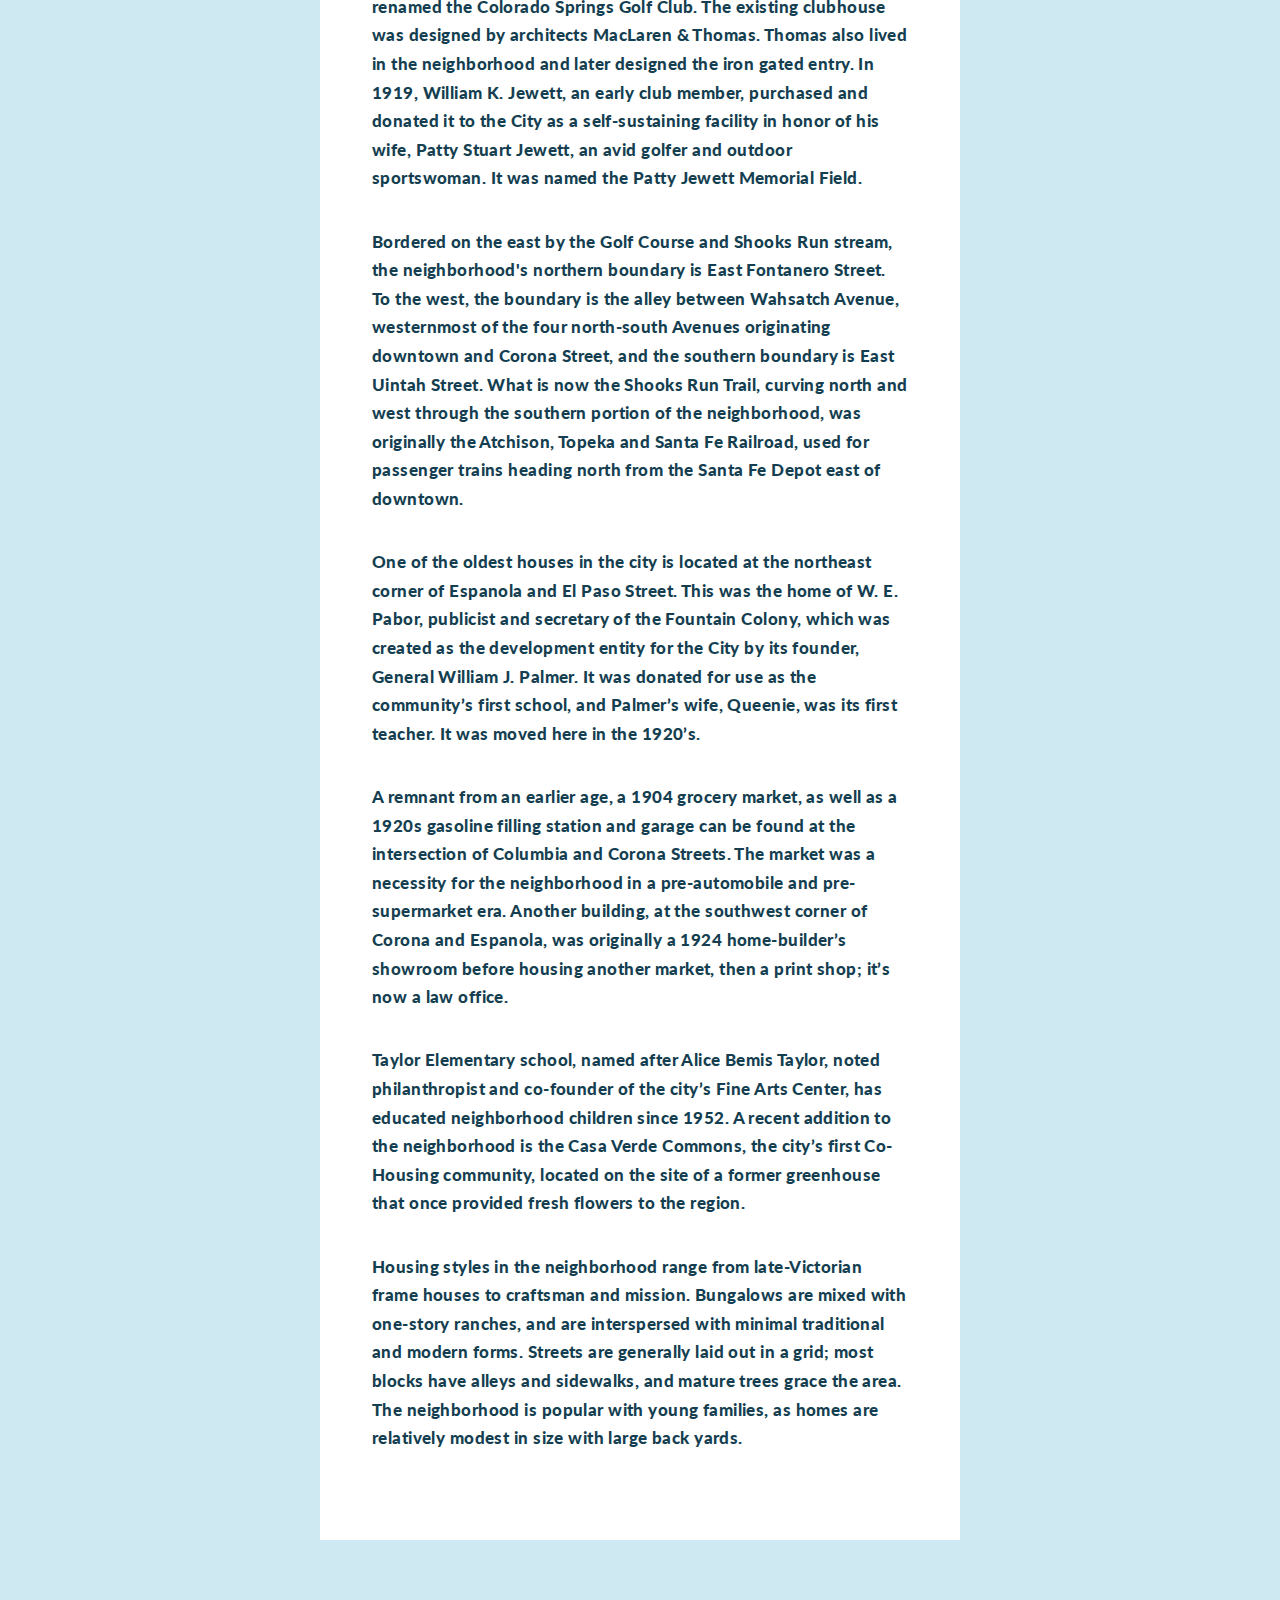
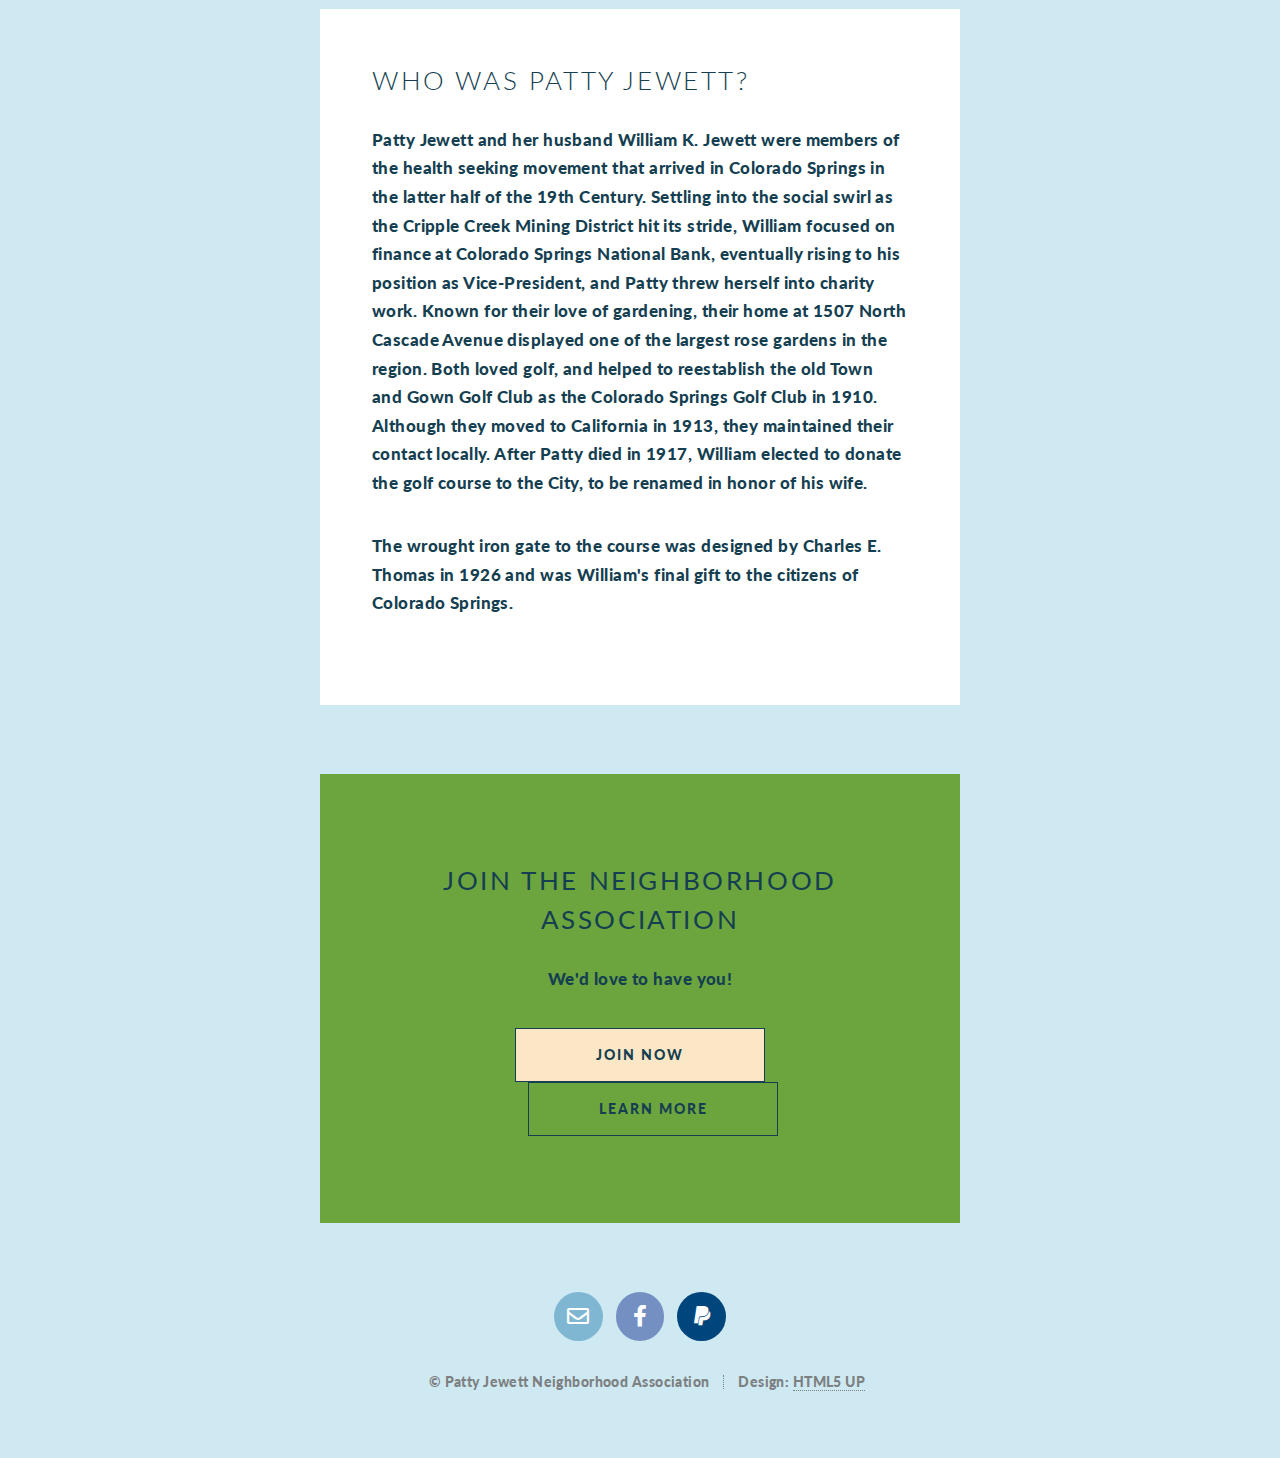
==== commit 8bd06bde: "removed detail on fires" ====
--- a/about.html
+++ b/about.html
@@ -85,7 +85,7 @@
 										</header>
 										<p>The Patty Jewett Neighborhood Association (PJNA) is an all-volunteer 501(c)(3) organization. All Patty Jewett residents are welcome to join. Our goal is to build community and enhance the neighborhood.
 
-<p>PJNA was started in 1999 by Paulette Flohr. After a fire destroyed the greenhouses that occupied the full block bounded by Royer, Corona, San Miguel, and Columbia, neighbors were concerned about what would take its place. In part due to PJNA input, ultimately, a co-housing neighborhood, Casa Verde Commons, was built on the neighborhood block. Since then, PJNA has taken up other major neighborhood issues, represented individuals in the neighborhood when actions were undesired, and organized community building events. 
+<p>PJNA was started in 1999 by Paulette Flohr. PJNA has taken up many major neighborhood issues, represented individuals in the neighborhood when actions were undesired, and organized community building events. 
 
 <p>PJNA received final IRS 501(c)(3) non profit status in October of 2003.
 </p>
--- a/assets/css/main.css
+++ b/assets/css/main.css
@@ -2582,7 +2582,8 @@
 		background-position: top left, top right, bottom left, bottom right;
 		background-repeat: no-repeat;
 		background-size: 25em;
-		padding: 7em 0;
+		padding-left: 25%;
+		padding-right: 25%;
 	}
 
 		#main > :last-child {
@@ -2592,7 +2593,8 @@
 		#main .sidebar section {
 			border-top: solid 1px rgba(124, 128, 129, 0.2);
 			margin: 3em 0 0 0;
-			padding: 3em 0 0 0;
+			padding-left: 25%;
+			padding-right: 25%;
 		}
 
 			#main .sidebar section:first-child {
@@ -2604,6 +2606,7 @@
 	body.index #main {
 		padding-top: 5em;
 	}
+
 
 /* CEA */
 
@@ -3497,4 +3500,4 @@
   .stats-container {
     grid-template-columns: 1fr;
   }
-}+}
